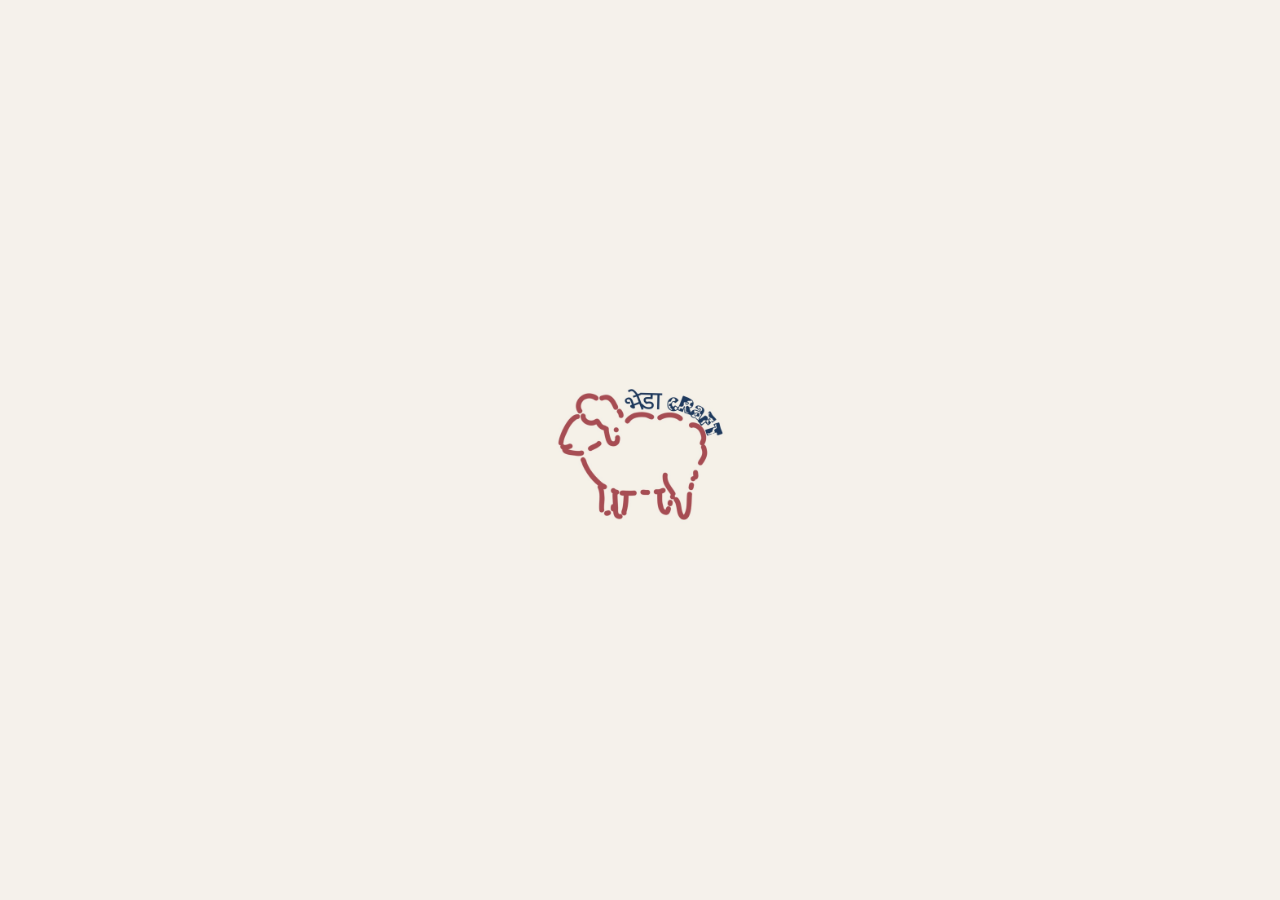
==== blog.html @ 460fb32c "Add hero image section" ====
<!DOCTYPE html>
<html>
<head>
    <meta charset="utf-8">
	<meta name="viewport" content="width=device-width, initial-scale=1">
	<meta name="author" content="Rochak Thapa">
	<meta name="description" content="Home page of website">
	<title>BhedaCraft-Blog</title>
    <link rel="stylesheet" href="style.css">
    <script src="script.js"></script>
</head>
<body>
    <div id="loader">
        <img src="Assets/BhedaCraftLogo.jpg" alt="BhedaCraft Logo" class="logo">
    </div>
    
    
</body>
</html>
---- style.css ----
body{
    margin: 0; 
    padding: 0;
}
#loader {
  position: fixed;
  top: 0;
  left: 0;
  width: 100%;
  height: 100vh;
  background: #f5f1eb;

  display: flex;
  justify-content: center;
  align-items: center;

  z-index: 9999;
}

/* Logo styling */
.logo {
  width: 220px;
  animation: zoomFade 1.5s ease;
}

/* Animation */
@keyframes zoomFade {
  0% {
    opacity: 0;
    transform: scale(0.8);
  }
  60% {
    opacity: 1;
    transform: scale(1.05);
  }
  100% {
    transform: scale(1);
  }
}
.loginsu {
    display: none;
    position: fixed;
    inset: 0;
    background: rgba(0,0,0,0.5);
    justify-content: center;
    align-items: center;
}

.popup {
    background: white;
    width: 300px;
    max-width: 90%;
    padding: 30px;
    text-align: center;
    position: relative;
}

.popup h2 {
    font-size: 30px;
    margin-bottom: 20px;
}

.popup input,
.popup button {
    width: 100%;
    padding: 15px;
    margin-top: 15px;
    box-sizing: border-box;
}

.popup input {
    border: 1px solid #999;
    font-size: 14px;
}

.popup button {
    background: #3d5f2f;
    color: white;
    border: none;
    cursor: pointer;
    font-size: 14px;
}

.close {
    position: absolute;
    top: 15px;
    right: 20px;
    font-size: 22px;
    cursor: pointer;
}
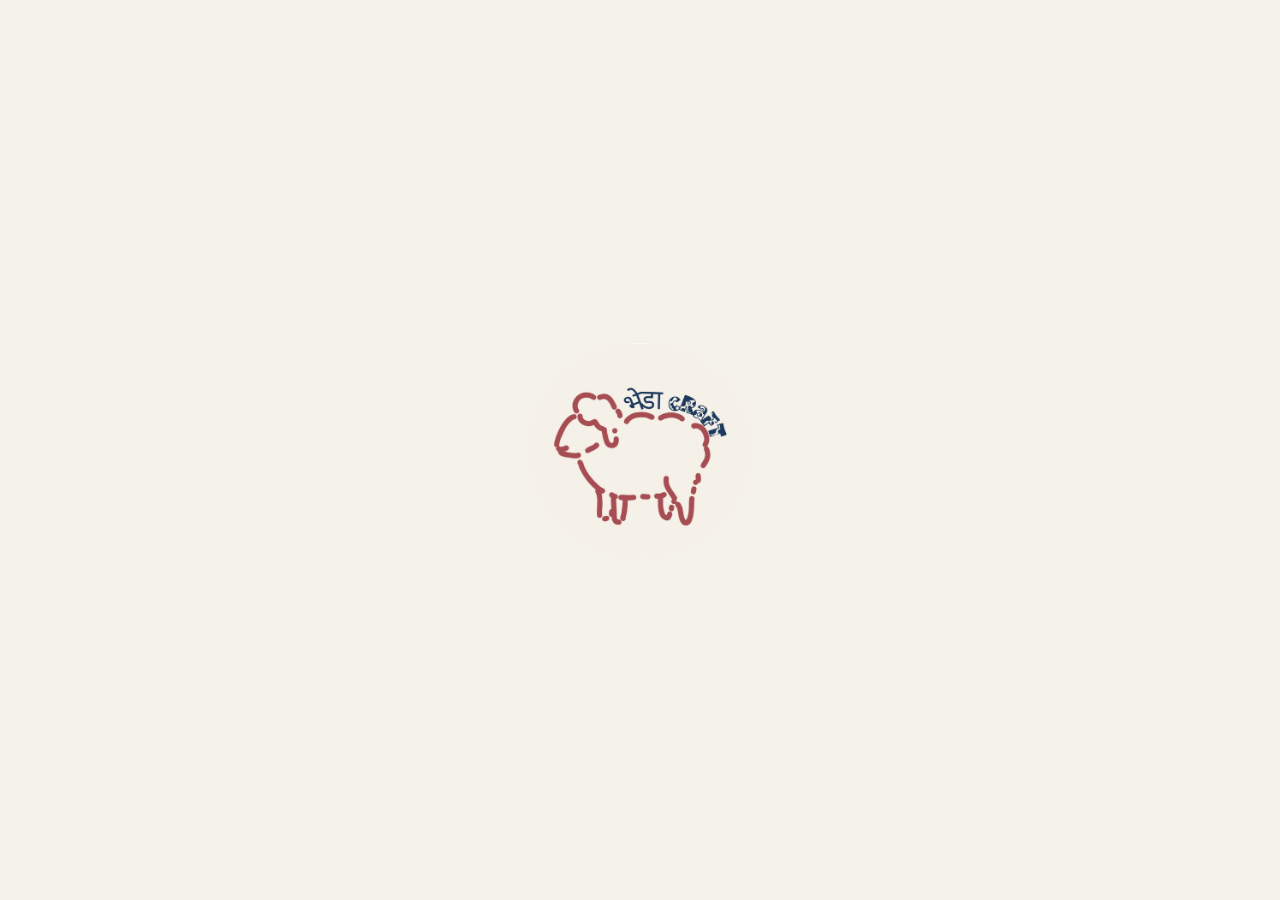
==== commit 67a4b7e5: "Resolved Merge Conflicts" ====
--- a/blog.html
+++ b/blog.html
@@ -3,17 +3,107 @@
 <head>
     <meta charset="utf-8">
 	<meta name="viewport" content="width=device-width, initial-scale=1">
-	<meta name="author" content="Rochak Thapa">
 	<meta name="description" content="Home page of website">
 	<title>BhedaCraft-Blog</title>
+    <link rel="stylesheet" href="https://cdnjs.cloudflare.com/ajax/libs/font-awesome/6.7.2/css/all.min.css">
+    
+    <!-- Google Fonts -->
+    <link rel="preconnect" href="https://fonts.googleapis.com">
+    <link rel="preconnect" href="https://fonts.gstatic.com" crossorigin>
+    <link href="https://fonts.googleapis.com/css2?family=Baloo+2:wght@400;600;700;800&display=swap" rel="stylesheet">
     <link rel="stylesheet" href="style.css">
     <script src="script.js"></script>
+    <style>
+        * {
+        margin: 0;
+        padding: 0;
+        box-sizing: border-box;
+    }
+     .Navphoto{
+       width: 60px;
+        height: 60px;
+        border-radius: 35%;
+        display: block;
+    }
+    </style>
 </head>
 <body>
     <div id="loader">
-        <img src="Assets/BhedaCraftLogo.jpg" alt="BhedaCraft Logo" class="logo">
+        <img src="Assets/BhedaCraftLogo.png" alt="BhedaCraft Logo" class="logo">
     </div>
+    <nav class="navbar">
+        <div>
+            <img src="Assets/BhedaCraftLogo.png" alt="BhedaCraft Logo" class="Navphoto">
+        </div>
+    <ul class="nav-links">
+        
+        <li>
+            <a href="index.html" >
+                Home
+            </a>
+        </li>
+
+        
+        <li>
+            <a href="explore.html">
+                Explore
+            </a>
+        </li>
+
+        <li>
+            <a href="blog.html"class="active">
+                Blog
+            </a>
+        </li>
+
+
+        <li>
+            <a href="contact.html">
+                Contact
+            </a>
+        </li>
+
+    </ul>
+    </nav>
     
+    <footer>
+		<footer class="footer">
+    <div class="footer__inner">
+
+      <!-- Brand column -->
+      <div class="footer__brand">   
+        
+        <img src="Assets/BhedaCraftLogo.png" style="border-radius: 50%;" alt="Bheda Craft Logo" />
+        <p>Handcrafted whimsical items in the heart of Kathmandu.</p>
+      </div>
+
+      <!-- Quick Links -->
+      <div class="footer__col">
+        <h4 style="font-family: 'Fisterra Fora', sans-serif;">Navigate</h4>
+        <a href="index.html">Home</a>
+        <a href="explore.html">Explore</a>
+        <a href="blog.html">Blog</a>
+        <a href="contact.html">Contact</a>
+      </div>
+
+      <!-- Contact -->
+      <div class="footer__col">
+        <h4 style="font-family: 'Fisterra Fora', sans-serif;" >Contact</h4>
+        <p>Tarakeshwor-10, KTM</p>
+        
+        <p>+977-9761830129</p>
+        
+        <a href="mailto:bhedadoescraft@gmail.com">BhedaDoesCraft@gmail.com</a>
+        
+        <a href="https://instagram.com/bhedacraft" target="_blank" rel="noopener"><i class="fa-brands fa-instagram"></i></a>
+      </div>
+
+    </div>
+
+    <div class="footer__bottom">
+      <p>&copy; 2026 BhedaCraft. All rights reserved.</p>
+    </div>
+  </footer>
     
 </body>
 </html>
--- a/style.css
+++ b/style.css
@@ -1,6 +1,148 @@
 body{
     margin: 0; 
     padding: 0;
+    background-color: #F3DBBC;
+    box-sizing: border-box;
+}
+#logo{
+        margin-right: auto;
+    }
+
+    
+    :root {
+        --cream: #fffaf3;
+        --ink: #FFF8F0;;
+        --green: #04aa6d;
+        --soft-green: #dff7ec;
+    }
+
+    .navbar {
+        position: absolute;
+        top: 0;
+        left: 0;
+        width: 100%;
+        height: 80px;
+        padding: 0 6%;
+        display: flex;
+        align-items: center;
+        justify-content: space-between;
+        font-size: 40px;
+        background: transparent;
+        z-index: 1000;
+    }
+
+    .nav-links {
+        display: flex;
+        align-items: center;
+        gap: 35px;
+
+        list-style: none;
+    }
+
+    .nav-links a {
+        position: relative;
+
+        text-decoration: none;
+        color: var(--ink);
+
+        font-family: 'Baloo 2', cursive;
+        font-size: 1.2rem;
+        letter-spacing: 1.2px;
+
+        padding: 4px 2px;
+
+        transition: 0.25s ease;
+    }
+
+    .nav-links a::after {
+        content: "";
+        position: absolute;
+        left: 0;
+        bottom: -4px;
+
+        width: 0;
+        height: 2px;
+        transition: width 0.25s ease;
+    }
+
+    .nav-links a:hover {
+        color: #F1DFC9;
+        transform: translateY(-2px);
+    }
+
+    .nav-links a:hover::after {
+        width: 100%;
+    }
+
+    .nav-links a.active {
+        color: #F1DFC9;
+    }
+
+    .nav-links a.active::after {
+        width: 100%;
+    }
+.footer {
+  background: #9E5949;
+  border-top: 1px solid rgba(255,255,255,0.07);
+  padding: 60px clamp(20px, 4vw, 60px) 30px;
+  font-family: 'Baloo 2', cursive;
+  
+}
+
+.footer__inner {
+  max-width: var(--container);
+  margin: 0 auto;
+  display: grid;
+  grid-template-columns: 1.5fr 1fr 1fr;
+  gap: 40px;
+  padding-bottom: 40px;
+  border-bottom: 1px solid rgba(255,255,255,0.07);
+}
+
+.footer__brand img {
+  width: 56px;
+  margin-bottom: 14px;
+}
+
+.footer__brand p {
+  font-size: 0.9rem;
+  color: #F3DBBC;
+  max-width: 260px;
+  line-height: 1.7;
+}
+
+.footer__col h4 {
+  font-family: 'Baloo 2', cursive;
+  letter-spacing: 2px;
+  font-size: 1rem;
+  color: #F3DBBC;
+  margin-bottom: 16px;
+  text-decoration: none;
+}
+
+.footer__col a,
+.footer__col p {
+  display: block;
+  font-size: 0.95rem;
+  color: #F3DBBC;
+  margin-bottom: 10px;
+  transition: color 0.3s;
+  text-decoration: none;
+}
+
+.footer__col a:hover { color: hsl(0, 0%, 100%) }
+
+.footer__bottom {
+  margin: 24px auto 0;
+  text-align: center;
+  font-size: 0.8rem;
+  color: #F3DBBC;
+  gap: 12px;
+}
+
+.footer__bottom a {
+  color: var(--fire);
+  font-weight: 600;
 }
 #loader {
   position: fixed;
@@ -37,6 +179,15 @@
     transform: scale(1);
   }
 }
+@font-face {
+    font-family: "Fisterra Fora";
+    src: url("./Fonts/fontspring-demo-tty-fisterra-fora.otf") format("opentype");
+}
+
+@font-face {
+    font-family: "Fisterra Morte";
+    src: url("./Fonts/fontspring-demo-tty-fisterra-morte.otf") format("opentype");
+}
 .loginsu {
     display: none;
     position: fixed;
@@ -47,7 +198,7 @@
 }
 
 .popup {
-    background: white;
+    background: #F3DBBC;
     width: 300px;
     max-width: 90%;
     padding: 30px;
@@ -87,4 +238,39 @@
     right: 20px;
     font-size: 22px;
     cursor: pointer;
+}
+.image-slider{
+    width:100%;
+    overflow:hidden;
+    padding:35px 0;
+    background:#F3DBBC;
+}
+
+.slide-track{
+    display:flex;
+    width:max-content;
+    animation:scroll 35s linear infinite;
+}
+
+.slide-track img{
+    width:300px;
+    height:220px;
+    object-fit:cover;
+    margin-right:20px;
+    border-radius:15px;
+    flex-shrink:0;
+    transition:0.3s;
+}
+
+.slide-track img:hover{
+    transform:scale(1.05);
+}
+
+@keyframes scroll{
+    from{
+        transform:translateX(0);
+    }
+    to{
+        transform:translateX(calc(-320px * 7));
+    }
 }
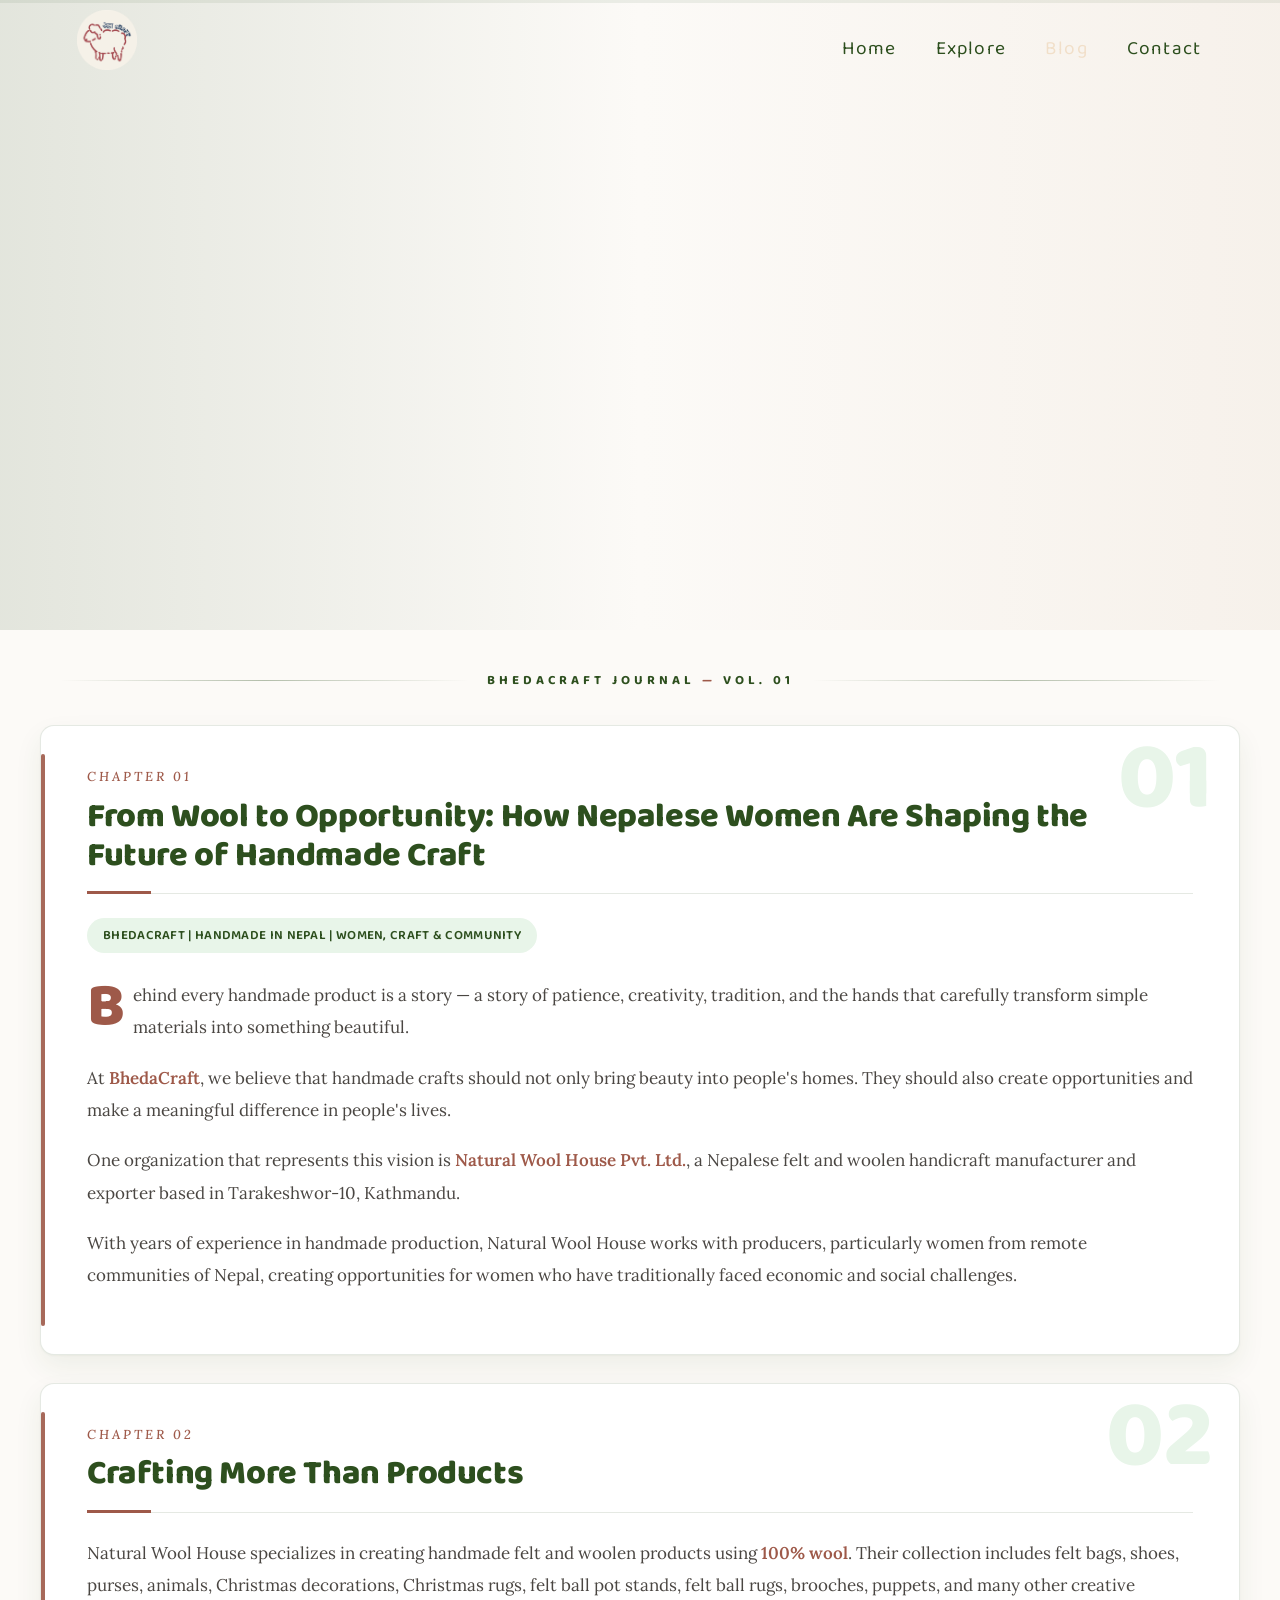
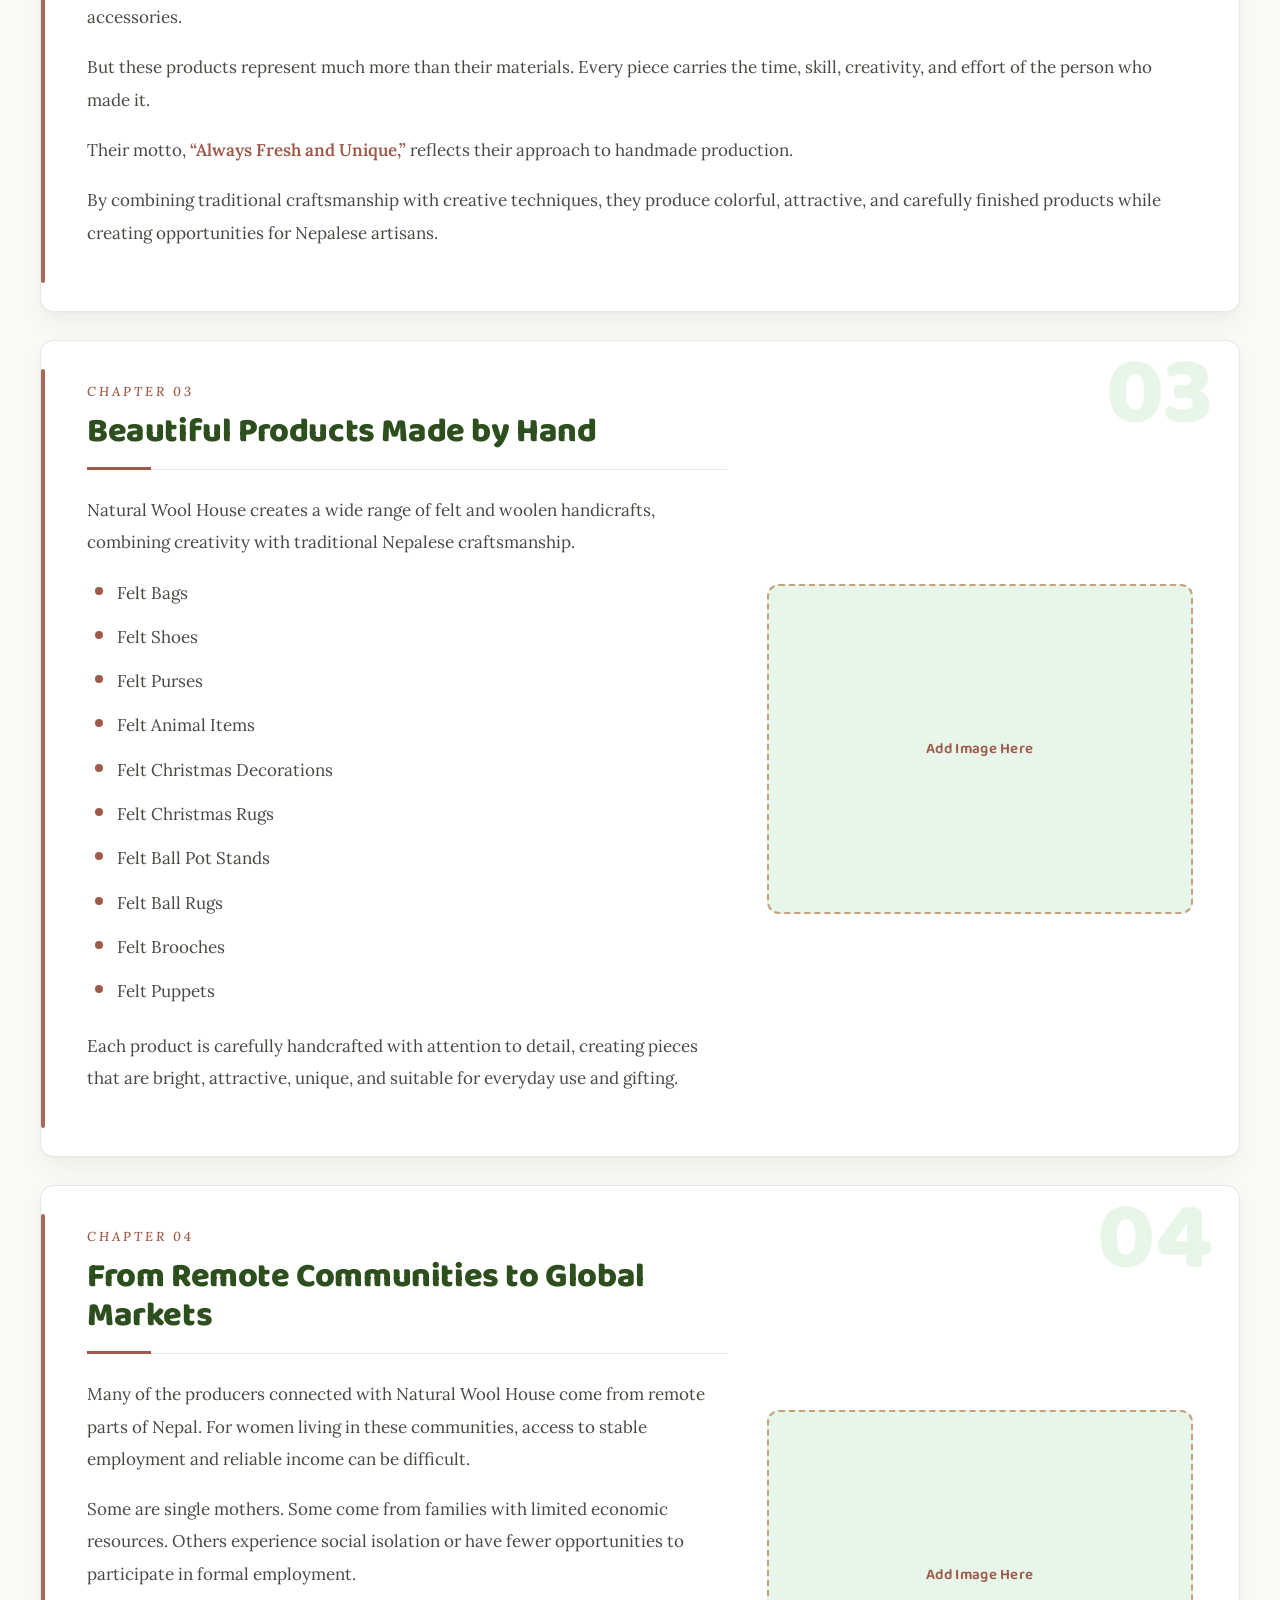
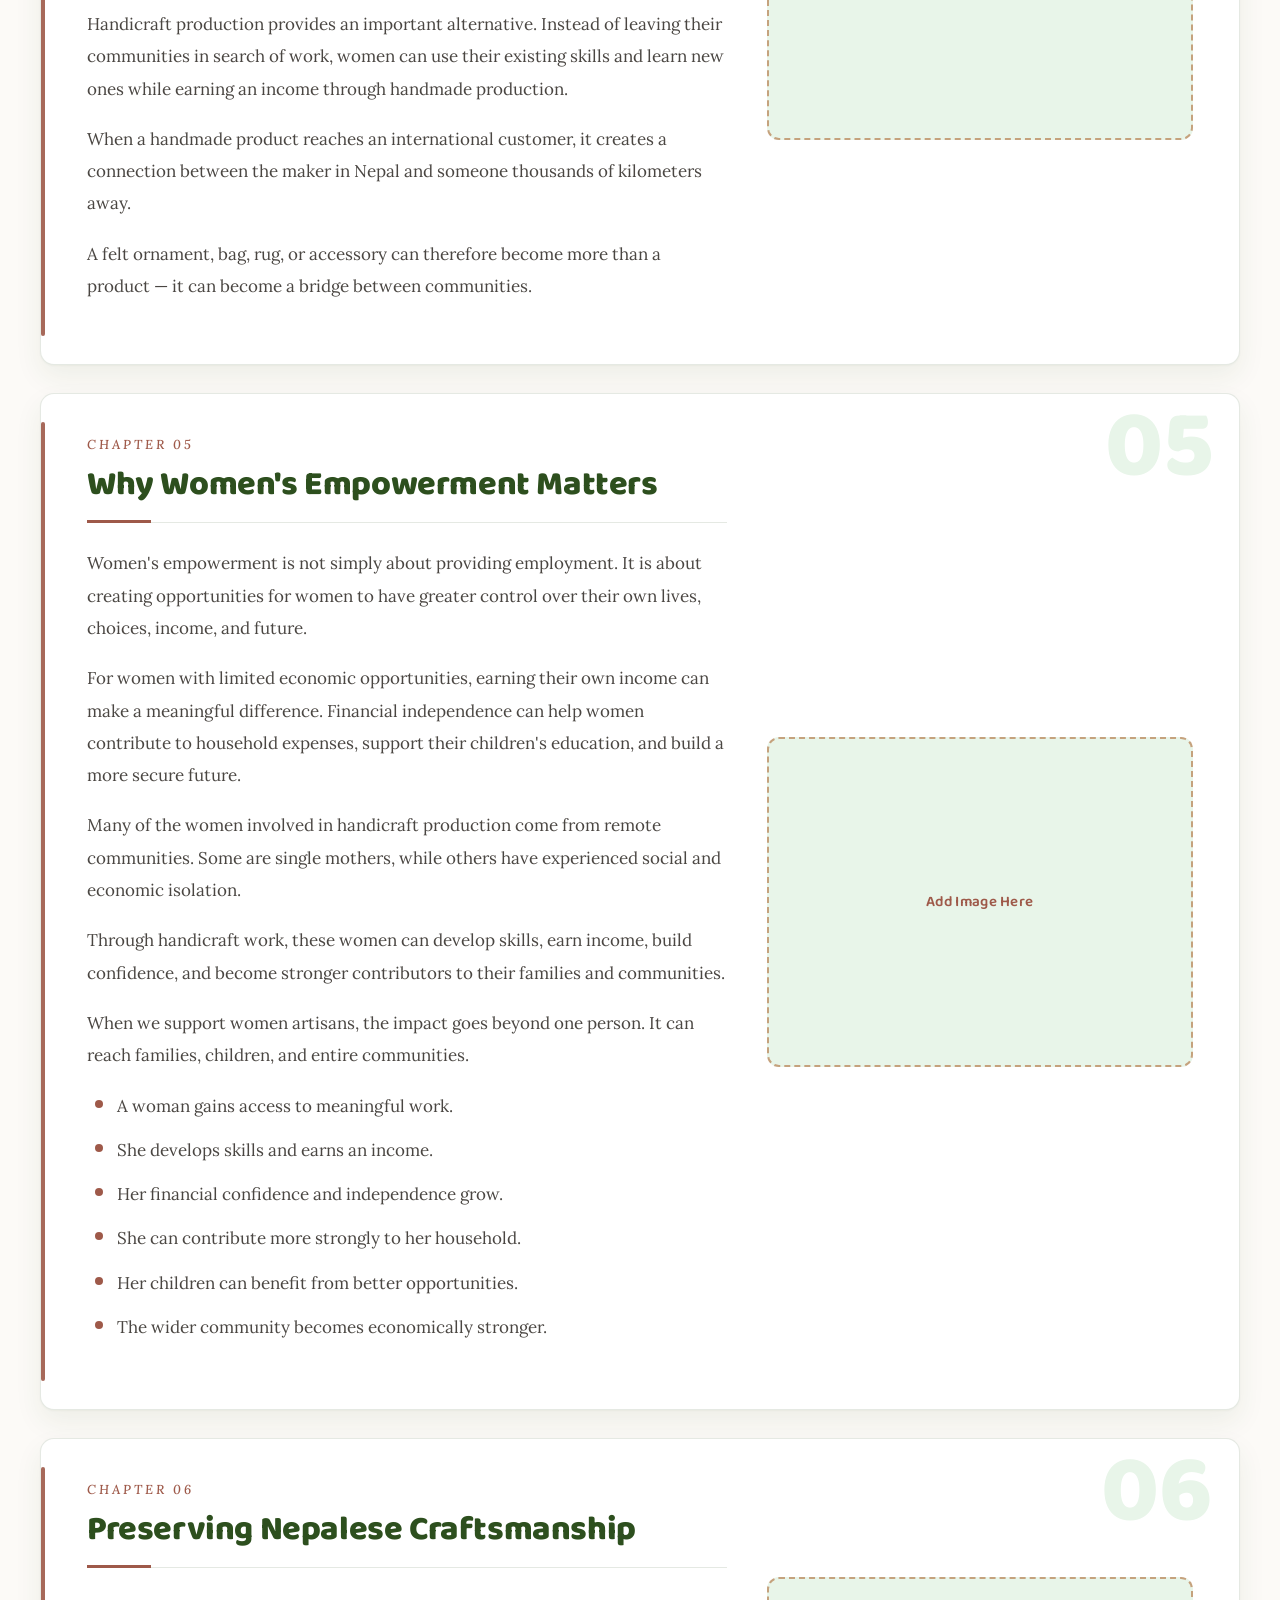
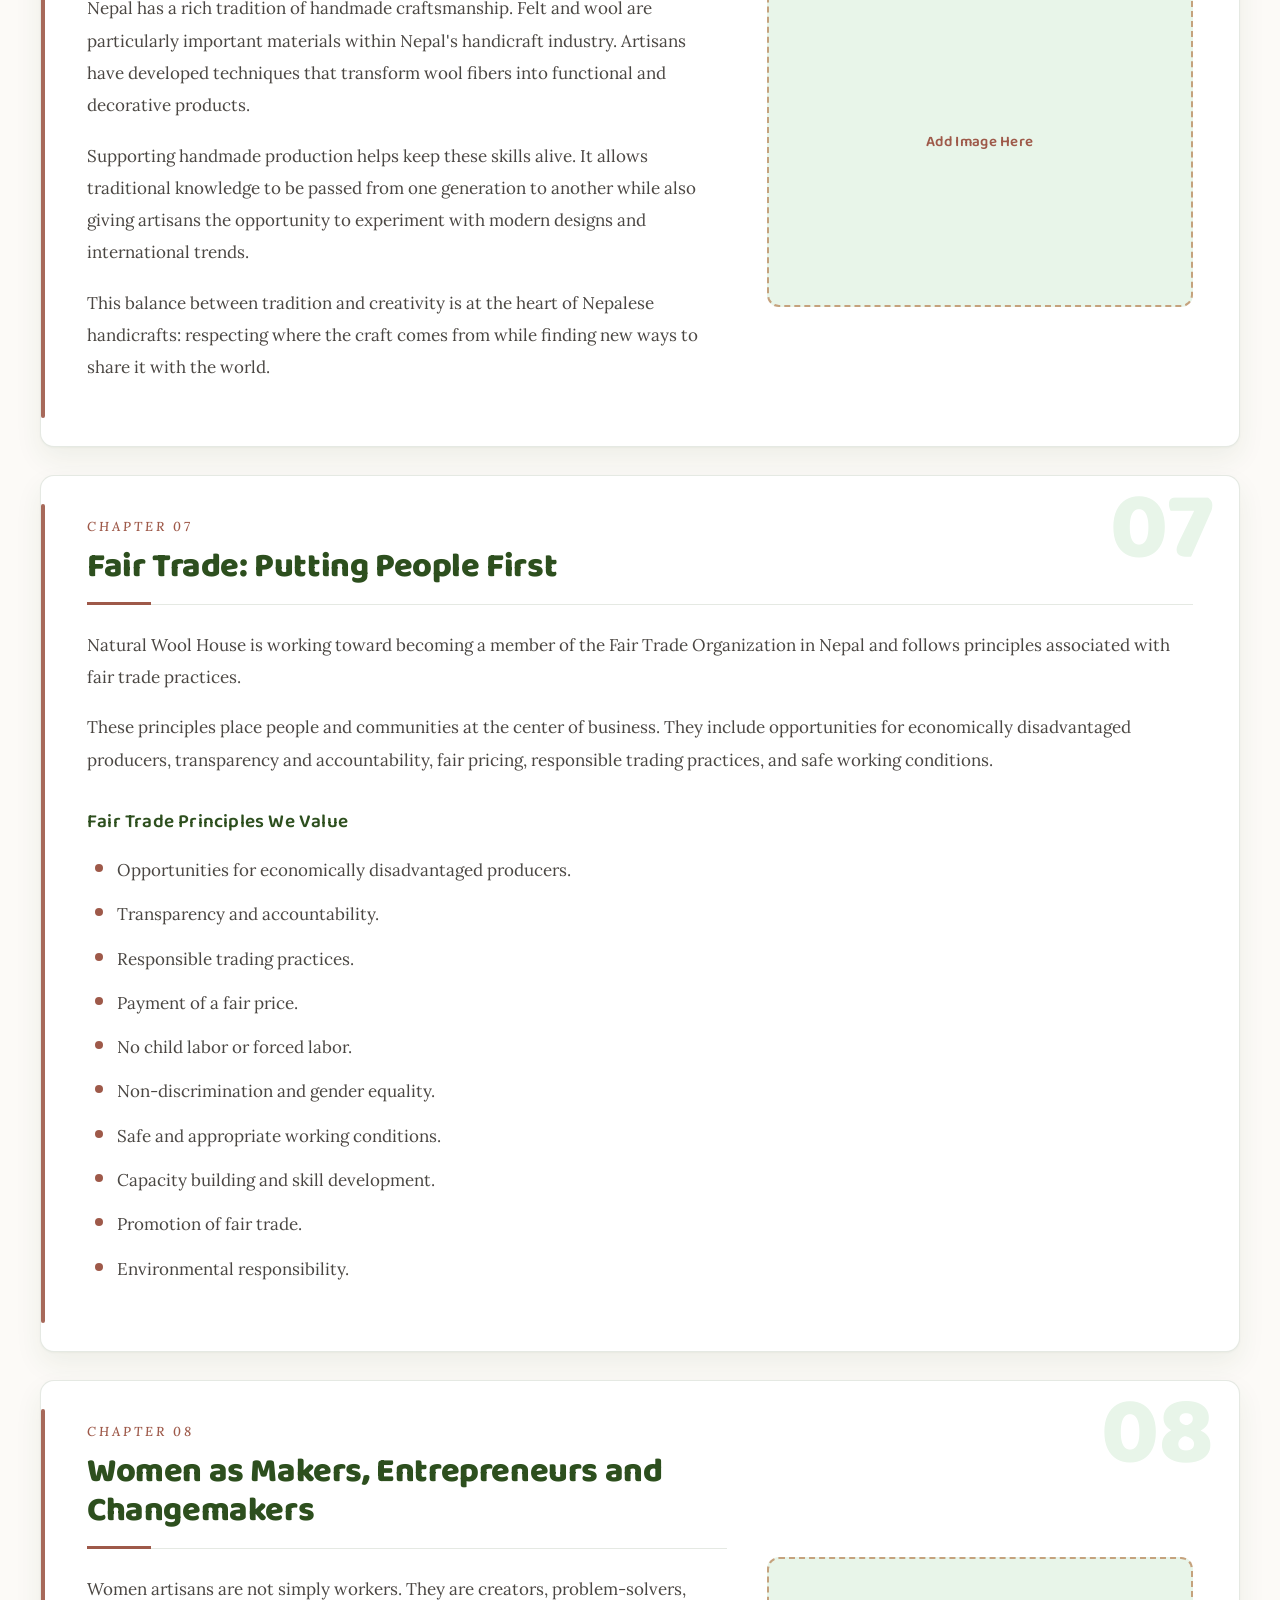
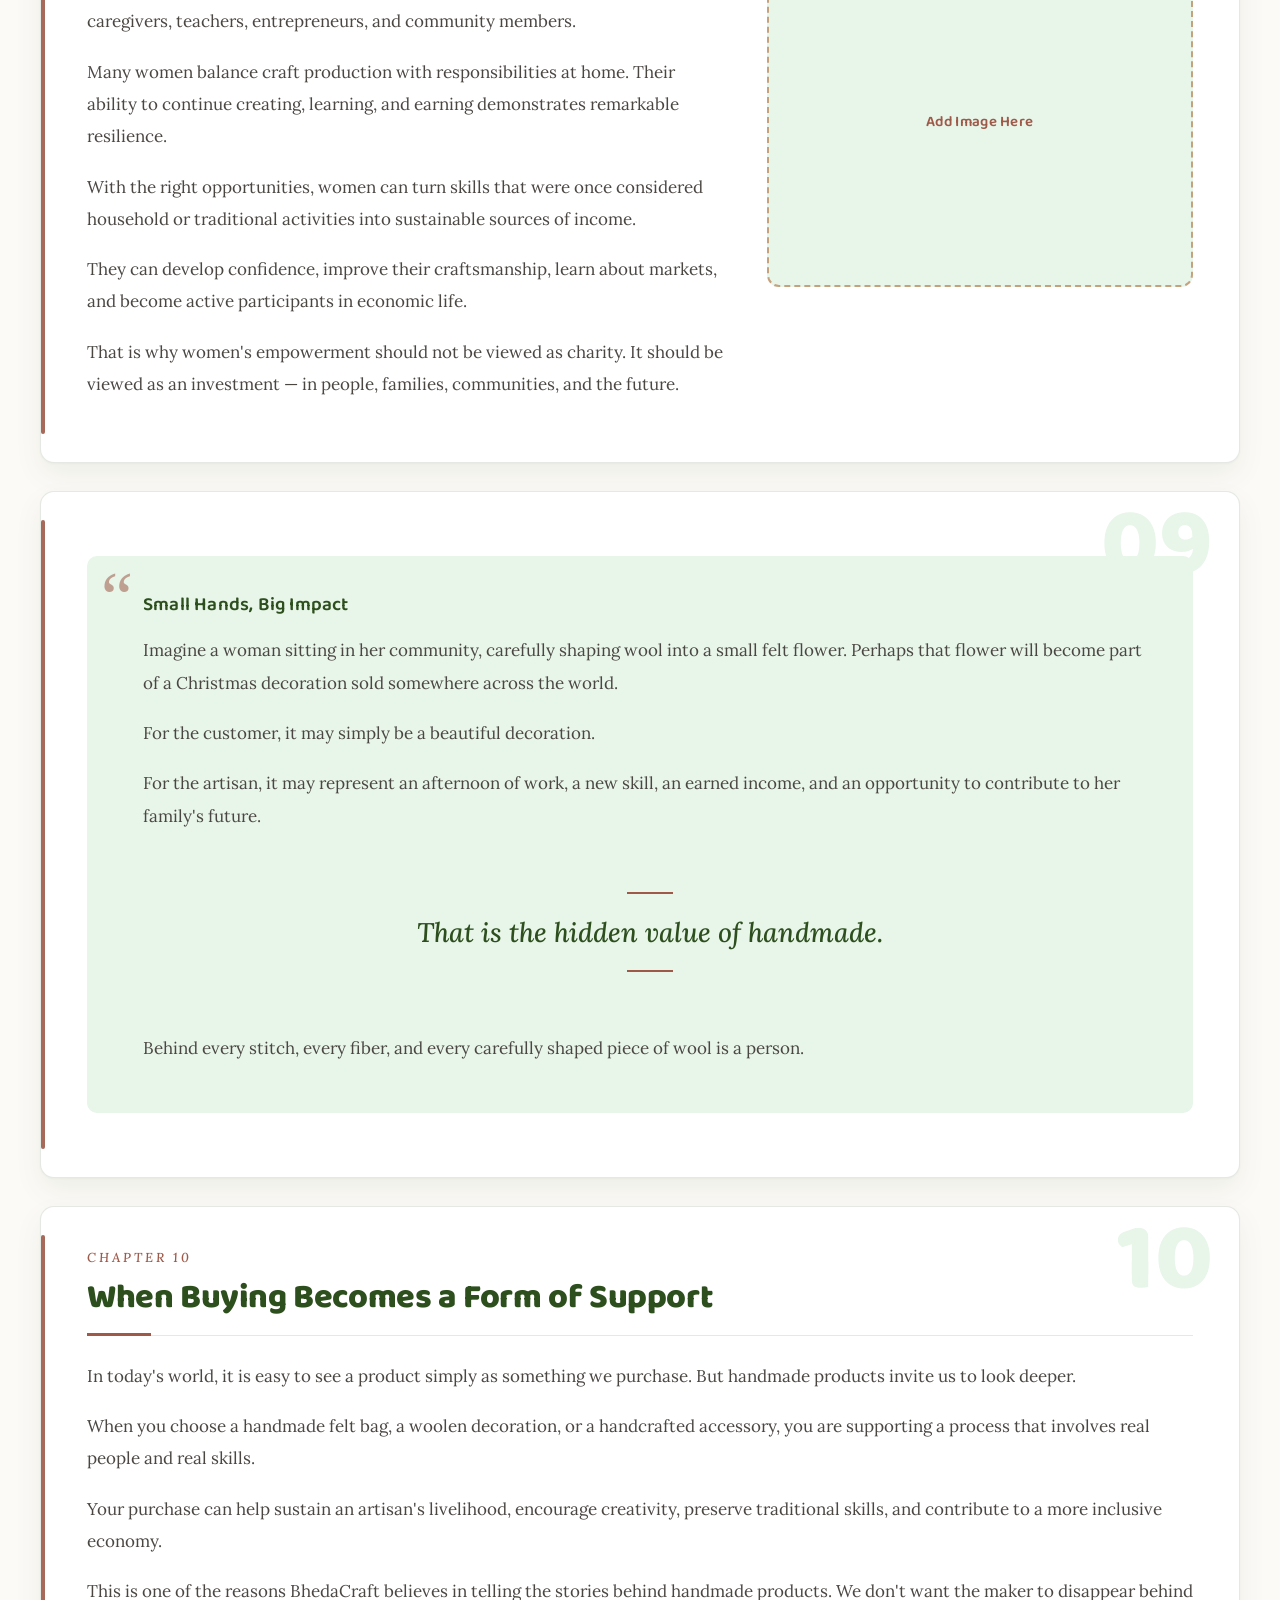
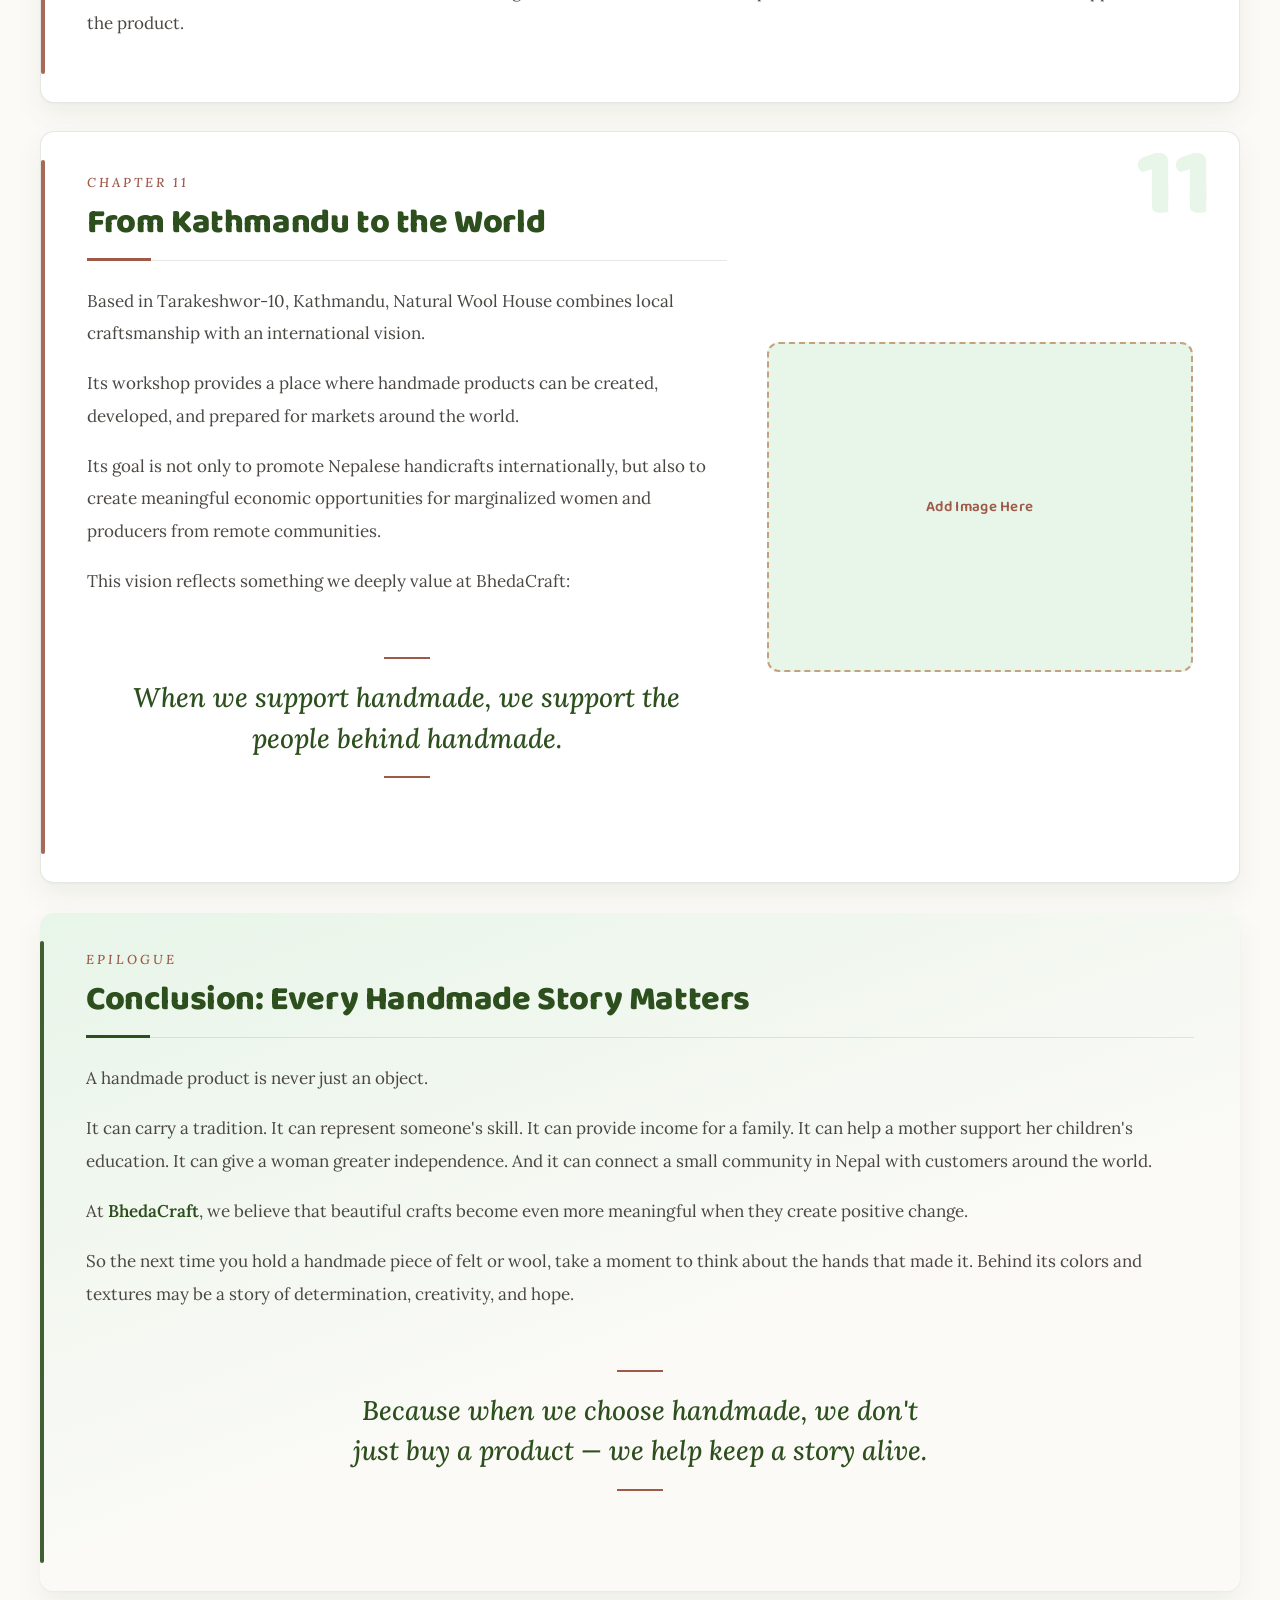
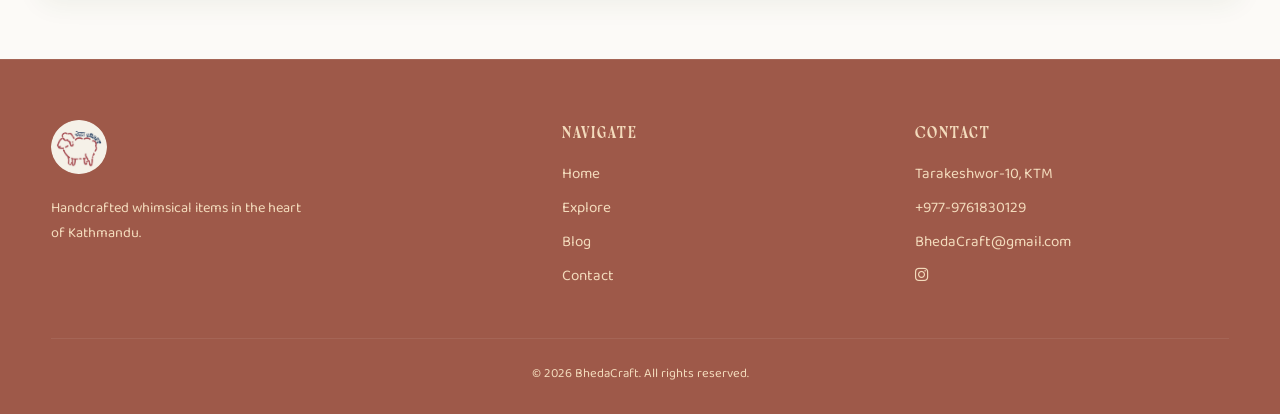
==== commit f8a00e38: "Blog" ====
--- a/blog.html
+++ b/blog.html
@@ -2,108 +2,1504 @@
 <html>
 <head>
     <meta charset="utf-8">
-	<meta name="viewport" content="width=device-width, initial-scale=1">
-	<meta name="description" content="Home page of website">
-	<title>BhedaCraft-Blog</title>
-    <link rel="stylesheet" href="https://cdnjs.cloudflare.com/ajax/libs/font-awesome/6.7.2/css/all.min.css">
-    
+    <meta name="viewport" content="width=device-width, initial-scale=1">
+    <meta name="description" content="BhedaCraft Blog - Handmade Nepalese Felt Crafts and Women Empowerment">
+    <title>BhedaCraft - Blog</title>
+
+    <link rel="stylesheet"
+          href="https://cdnjs.cloudflare.com/ajax/libs/font-awesome/6.7.2/css/all.min.css">
+
     <!-- Google Fonts -->
     <link rel="preconnect" href="https://fonts.googleapis.com">
     <link rel="preconnect" href="https://fonts.gstatic.com" crossorigin>
-    <link href="https://fonts.googleapis.com/css2?family=Baloo+2:wght@400;600;700;800&display=swap" rel="stylesheet">
+
+    <link href="https://fonts.googleapis.com/css2?family=Baloo+2:wght@400;600;700;800&family=Lora:ital,wght@0,400;0,500;0,600;1,400&display=swap"
+          rel="stylesheet">
+
     <link rel="stylesheet" href="style.css">
     <script src="script.js"></script>
+
     <style>
+
         * {
-        margin: 0;
-        padding: 0;
-        box-sizing: border-box;
+            margin: 0;
+            padding: 0;
+            box-sizing: border-box;
+        }
+
+        .Navphoto {
+            width: 60px;
+            height: 60px;
+            border-radius: 35%;
+            display: block;
+        }
+
+        :root {
+            --ink: #2D4F1E;
+            --cream: #FCFAF7;
+            --mint: #E8F5E9;
+            --terracotta: #9E5949;
+            --tan: #C5A27D;
+            --body-text: #4A4642;
+            --hairline: rgba(45, 79, 30, 0.12);
+        }
+
+        section {
+            padding: 40px 20px;
+            background-color: var(--cream);
+        }
+
+        .blog-container {
+            max-width: 1200px;
+            margin: 0 auto;
+            counter-reset: chapter;
+        }
+
+        /* =========================================
+           MASTHEAD
+        ========================================= */
+
+        .journal-masthead {
+            display: flex;
+            align-items: center;
+            justify-content: center;
+            gap: 18px;
+            max-width: 1200px;
+            margin: 0 auto 34px;
+            padding: 0 20px;
+        }
+
+        .journal-masthead .masthead-line {
+            flex: 1;
+            height: 1px;
+            background: linear-gradient(90deg, transparent, var(--ink) 50%, transparent);
+            opacity: 0.35;
+        }
+
+        .journal-masthead .masthead-label {
+            font-family: 'Baloo 2', sans-serif;
+            font-weight: 700;
+            font-size: 13px;
+            letter-spacing: 4px;
+            text-transform: uppercase;
+            color: var(--ink);
+            white-space: nowrap;
+        }
+
+        .journal-masthead .masthead-label span {
+            color: var(--terracotta);
+        }
+
+        /* =========================================
+           BLOG SECTION CARD
+        ========================================= */
+
+        .blog-section {
+            position: relative;
+            background-color: #fff;
+            border-radius: 14px;
+            padding: 44px 46px;
+            margin-bottom: 28px;
+            box-shadow: 0 1px 2px rgba(45, 79, 30, 0.04), 0 12px 28px rgba(45, 79, 30, 0.07);
+            border: 1px solid var(--hairline);
+            counter-increment: chapter;
+            transition: transform 0.35s cubic-bezier(.2,.7,.3,1), box-shadow 0.35s ease;
+        }
+
+        .blog-section:hover {
+            transform: translateY(-6px);
+            box-shadow: 0 4px 8px rgba(45, 79, 30, 0.06), 0 26px 44px rgba(45, 79, 30, 0.12);
+        }
+
+        /* signature: a thin terracotta tab on the left edge of every card */
+        .blog-section::before {
+            content: "";
+            position: absolute;
+            top: 28px;
+            bottom: 28px;
+            left: 0;
+            width: 4px;
+            border-radius: 4px;
+            background: var(--terracotta);
+            opacity: 0.9;
+        }
+
+        /* giant ghost chapter numeral watermark */
+        .blog-section::after {
+            content: counter(chapter, decimal-leading-zero);
+            position: absolute;
+            top: 6px;
+            right: 26px;
+            font-family: 'Baloo 2', sans-serif;
+            font-weight: 800;
+            font-size: 96px;
+            line-height: 1;
+            color: var(--mint);
+            z-index: 0;
+            pointer-events: none;
+        }
+
+        .blog-section > * {
+            position: relative;
+            z-index: 1;
+        }
+
+        .blog-section h2 {
+            color: var(--ink);
+            font-family: 'Baloo 2', sans-serif;
+            font-weight: 800;
+            font-size: 34px;
+            letter-spacing: -0.4px;
+            line-height: 1.15;
+            padding-bottom: 18px;
+            margin-bottom: 24px;
+            border-bottom: 1px solid var(--hairline);
+            position: relative;
+        }
+
+        /* eyebrow chapter label above every heading */
+        .blog-section h2::before {
+            content: "Chapter " counter(chapter, decimal-leading-zero);
+            display: block;
+            font-family: 'Lora', serif;
+            font-style: italic;
+            font-weight: 500;
+            font-size: 13px;
+            letter-spacing: 3px;
+            text-transform: uppercase;
+            color: var(--terracotta);
+            margin-bottom: 12px;
+        }
+
+        .conclusion-box h2::before {
+            content: "Epilogue";
+        }
+
+        /* two-tone underline accent beneath every h2 */
+        .blog-section h2::after {
+            content: "";
+            position: absolute;
+            left: 0;
+            bottom: -1px;
+            width: 64px;
+            height: 3px;
+            background: var(--terracotta);
+        }
+
+        .blog-section h3 {
+            color: var(--ink);
+            font-family: 'Baloo 2', sans-serif;
+            font-weight: 600;
+            font-size: 19px;
+            letter-spacing: 0.2px;
+            margin-top: 28px;
+            margin-bottom: 14px;
+        }
+
+        .blog-content {
+            font-family: 'Lora', Georgia, serif;
+            font-size: 17px;
+            line-height: 1.9;
+            color: var(--body-text);
+        }
+
+        .blog-content p {
+            margin-bottom: 18px;
+        }
+
+        /* editorial drop cap on the opening paragraph of the intro */
+        .blog-section:first-of-type .blog-content > p:first-child::first-letter {
+            font-family: 'Baloo 2', sans-serif;
+            font-weight: 800;
+            font-size: 3.6em;
+            line-height: 0.8;
+            float: left;
+            padding: 4px 8px 0 0;
+            color: var(--terracotta);
+        }
+
+        /* oversized magazine pull-quote */
+        .pull-quote {
+            font-family: 'Lora', serif;
+            font-style: italic;
+            font-weight: 500;
+            font-size: 27px;
+            line-height: 1.5;
+            color: var(--ink);
+            text-align: center;
+            max-width: 620px;
+            margin: 34px auto;
+            padding: 26px 10px;
+            position: relative;
+        }
+
+        .pull-quote::before,
+        .pull-quote::after {
+            content: "";
+            display: block;
+            width: 46px;
+            height: 2px;
+            background: var(--terracotta);
+            margin: 0 auto 18px;
+        }
+
+        .pull-quote::after {
+            margin: 18px auto 0;
+        }
+
+        .blog-content ol,
+        .blog-content ul {
+            list-style: none;
+            margin-left: 4px;
+            margin-bottom: 22px;
+        }
+
+        .blog-content ul li {
+            position: relative;
+            padding-left: 26px;
+            margin-bottom: 12px;
+        }
+
+        .blog-content ul li::before {
+            content: "";
+            position: absolute;
+            left: 4px;
+            top: 10px;
+            width: 8px;
+            height: 8px;
+            border-radius: 50%;
+            background: var(--terracotta);
+        }
+
+        .blog-content ol {
+            list-style: decimal;
+            margin-left: 22px;
+        }
+
+        .blog-content ol li {
+            margin-bottom: 12px;
+        }
+
+        .blog-meta {
+            display: inline-block;
+            color: var(--ink);
+            background: var(--mint);
+            font-family: 'Baloo 2', sans-serif;
+            font-size: 13px;
+            font-weight: 600;
+            letter-spacing: 0.3px;
+            text-transform: uppercase;
+            padding: 7px 16px;
+            border-radius: 999px;
+            margin-bottom: 26px;
+        }
+
+        .sub-section {
+            position: relative;
+            background: var(--mint);
+            padding: 34px 36px 30px 56px;
+            border-radius: 10px;
+            margin: 20px 0;
+            border-left: none;
+        }
+
+        .sub-section h3 {
+            margin-top: 0;
+        }
+
+        /* decorative quotation mark for the pull-quote style block */
+        .sub-section::before {
+            content: "\201C";
+            position: absolute;
+            top: 6px;
+            left: 14px;
+            font-family: Georgia, serif;
+            font-size: 72px;
+            line-height: 1;
+            color: var(--terracotta);
+            opacity: 0.55;
+        }
+
+        .sub-section .blog-content strong {
+            color: var(--ink);
+        }
+
+        .conclusion-box {
+            background: linear-gradient(160deg, var(--mint) 0%, var(--cream) 65%);
+            border: none;
+            padding: 40px 46px;
+            margin-top: 30px;
+        }
+
+        .conclusion-box::before {
+            background: var(--ink);
+        }
+
+        .conclusion-box h2::after {
+            background: var(--ink);
+        }
+
+        .conclusion-box::after {
+            content: "";
+        }
+
+        .conclusion-box .blog-content strong {
+            color: var(--ink);
+        }
+
+
+        /* =========================================
+           TWO COLUMN BLOG SECTIONS
+        ========================================= */
+
+        .blog-two-column {
+            display: grid;
+            grid-template-columns: 1.2fr 0.8fr;
+            gap: 40px;
+            align-items: center;
+        }
+
+        .blog-text {
+            min-width: 0;
+        }
+
+
+        /* =========================================
+           IMAGE PLACEHOLDER
+        ========================================= */
+
+        .blog-content strong {
+            color: var(--terracotta);
+            font-weight: 600;
+        }
+
+        .blog-image-placeholder {
+            width: 100%;
+            min-height: 330px;
+
+            background-color: var(--mint);
+            border: 2px dashed var(--tan);
+            border-radius: 12px;
+
+            display: flex;
+            align-items: center;
+            justify-content: center;
+
+            overflow: hidden;
+        }
+
+        .blog-image-placeholder::before {
+            content: "Add Image Here";
+            color: var(--terracotta);
+            font-family: 'Baloo 2', sans-serif;
+            font-size: 15px;
+            font-weight: 600;
+            letter-spacing: 0.3px;
+        }
+
+
+        /* Images added later */
+
+        .blog-image-placeholder img {
+            width: 100%;
+            height: 100%;
+            min-height: 330px;
+            object-fit: cover;
+            border-radius: 10px;
+            display: block;
+        }
+
+
+        
+
+        /* =========================================
+           READING PROGRESS BAR
+        ========================================= */
+
+        .reading-progress-track {
+            position: fixed;
+            top: 0;
+            left: 0;
+            width: 100%;
+            height: 3px;
+            background: rgba(45, 79, 30, 0.08);
+            z-index: 999;
+        }
+
+        .reading-progress-bar {
+            height: 100%;
+            width: 0%;
+            background: linear-gradient(90deg, var(--ink), var(--terracotta));
+        }
+
+        @media (max-width: 768px) {
+
+            .blog-section::after {
+                font-size: 60px;
+                top: 4px;
+                right: 16px;
+            }
+
+            .blog-section h2 {
+                font-size: 26px;
+            }
+
+            .pull-quote {
+                font-size: 21px;
+            }
+
+            .journal-masthead .masthead-label {
+                font-size: 11px;
+                letter-spacing: 2.5px;
+            }
+
+        }
+
+        @media (max-width: 768px) {
+
+            section {
+                padding: 20px 10px;
+            }
+
+            .blog-section {
+                padding: 26px 22px;
+            }
+
+            .sub-section {
+                padding: 28px 22px 24px 22px;
+            }
+
+            .conclusion-box {
+                padding: 28px 22px;
+            }
+
+            .blog-section:first-of-type .blog-content > p:first-child::first-letter {
+                font-size: 2.8em;
+            }
+
+            .blog-two-column {
+                grid-template-columns: 1fr;
+                gap: 25px;
+            }
+
+            .blog-image-placeholder {
+                min-height: 250px;
+            }
+
+            .blog-image-placeholder img {
+                min-height: 250px;
+            }
+
+        }
+       .hero-video {
+    position: relative;
+    width: 100%;
+    height: 70vh;
+    min-height: 600px;
+    padding: 0;
+    margin: 0;
+    overflow: hidden;
+    background: #FCFAF7;
+}
+
+.hero-video video {
+    width: 100%;
+    height: 100%;
+    display: block;
+    object-fit: cover;
+}
+
+.hero-overlay {
+    position: absolute;
+    inset: 0;
+    background: linear-gradient(
+        90deg,
+        rgba(45, 79, 30, 0.12),
+        rgba(252, 250, 247, 0.02),
+        rgba(197, 162, 125, 0.10)
+    );
+    pointer-events: none;
+}
+
+@media (max-width: 768px) {
+    .hero-video {
+        height: 55vh;
+        min-height: 400px;
     }
-     .Navphoto{
-       width: 60px;
-        height: 60px;
-        border-radius: 35%;
-        display: block;
-    }
+}
+
+
+
+        
     </style>
 </head>
+
+
 <body>
-    <div id="loader">
-        <img src="Assets/BhedaCraftLogo.png" alt="BhedaCraft Logo" class="logo">
+
+    <div class="reading-progress-track">
+        <div class="reading-progress-bar" id="readingProgressBar"></div>
     </div>
+
+    <!-- =========================================
+         NAVIGATION
+    ========================================= -->
+
     <nav class="navbar">
-        <div>
-            <img src="Assets/BhedaCraftLogo.png" alt="BhedaCraft Logo" class="Navphoto">
+
+        <a href="index.html">
+            <img src="Assets/BhedaCraftLogo.png"
+                 alt="BhedaCraft Logo"
+                 class="Navphoto">
+        </a>
+
+        <ul class="nav-links">
+
+            <li>
+                <a href="index.html">
+                    Home
+                </a>
+            </li>
+
+            <li>
+                <a href="explore.html">
+                    Explore
+                </a>
+            </li>
+
+            <li>
+                <a href="blog.html" class="active">
+                    Blog
+                </a>
+            </li>
+
+            <li>
+                <a href="contact.html">
+                    Contact
+                </a>
+            </li>
+
+        </ul>
+
+    </nav>
+
+    <section class="hero-video">
+    <video autoplay muted loop playsinline>
+        <source src="Assets/My Movie 6.mp4" type="video/mp4">
+    </video>
+
+    <div class="hero-overlay"></div>
+</section>
+
+
+
+</section>
+
+    <!-- =========================================
+         BLOG CONTENT
+    ========================================= -->
+
+    <section>
+
+        <div class="journal-masthead">
+            <span class="masthead-line"></span>
+            <span class="masthead-label">BhedaCraft Journal <span>&mdash;</span> Vol. 01</span>
+            <span class="masthead-line"></span>
         </div>
-    <ul class="nav-links">
-        
-        <li>
-            <a href="index.html" >
-                Home
-            </a>
-        </li>
-
-        
-        <li>
-            <a href="explore.html">
-                Explore
-            </a>
-        </li>
-
-        <li>
-            <a href="blog.html"class="active">
-                Blog
-            </a>
-        </li>
-
-
-        <li>
-            <a href="contact.html">
-                Contact
-            </a>
-        </li>
-
-    </ul>
-    </nav>
-    
-    <footer>
-		<footer class="footer">
-    <div class="footer__inner">
-
-      <!-- Brand column -->
-      <div class="footer__brand">   
-        
-        <img src="Assets/BhedaCraftLogo.png" style="border-radius: 50%;" alt="Bheda Craft Logo" />
-        <p>Handcrafted whimsical items in the heart of Kathmandu.</p>
-      </div>
-
-      <!-- Quick Links -->
-      <div class="footer__col">
-        <h4 style="font-family: 'Fisterra Fora', sans-serif;">Navigate</h4>
-        <a href="index.html">Home</a>
-        <a href="explore.html">Explore</a>
-        <a href="blog.html">Blog</a>
-        <a href="contact.html">Contact</a>
-      </div>
-
-      <!-- Contact -->
-      <div class="footer__col">
-        <h4 style="font-family: 'Fisterra Fora', sans-serif;" >Contact</h4>
-        <p>Tarakeshwor-10, KTM</p>
-        
-        <p>+977-9761830129</p>
-        
-        <a href="mailto:bhedadoescraft@gmail.com">BhedaDoesCraft@gmail.com</a>
-        
-        <a href="https://instagram.com/bhedacraft" target="_blank" rel="noopener"><i class="fa-brands fa-instagram"></i></a>
-      </div>
-
-    </div>
-
-    <div class="footer__bottom">
-      <p>&copy; 2026 BhedaCraft. All rights reserved.</p>
-    </div>
-  </footer>
-    
+
+        <div class="blog-container">
+
+
+            <!-- =========================================
+                 INTRODUCTION
+            ========================================= -->
+
+            <div class="blog-section">
+
+                <h2>
+                    From Wool to Opportunity: How Nepalese Women
+                    Are Shaping the Future of Handmade Craft
+                </h2>
+
+                <div class="blog-meta">
+                    BhedaCraft | Handmade in Nepal | Women, Craft & Community
+                </div>
+
+                <div class="blog-content">
+
+                    <p>
+                        Behind every handmade product is a story — a story of
+                        patience, creativity, tradition, and the hands that
+                        carefully transform simple materials into something
+                        beautiful.
+                    </p>
+
+                    <p>
+                        At <strong>BhedaCraft</strong>, we believe that handmade
+                        crafts should not only bring beauty into people's homes.
+                        They should also create opportunities and make a meaningful
+                        difference in people's lives.
+                    </p>
+
+                    <p>
+                        One organization that represents this vision is
+                        <strong>Natural Wool House Pvt. Ltd.</strong>, a Nepalese
+                        felt and woolen handicraft manufacturer and exporter based
+                        in Tarakeshwor-10, Kathmandu.
+                    </p>
+
+                    <p>
+                        With years of experience in handmade production, Natural
+                        Wool House works with producers, particularly women from
+                        remote communities of Nepal, creating opportunities for
+                        women who have traditionally faced economic and social
+                        challenges.
+                    </p>
+
+                </div>
+
+            </div>
+
+
+            <!-- =========================================
+                 CRAFTING MORE THAN PRODUCTS
+            ========================================= -->
+
+            <div class="blog-section">
+
+                <h2>
+                    Crafting More Than Products
+                </h2>
+
+                <div class="blog-content">
+
+                    <p>
+                        Natural Wool House specializes in creating handmade felt
+                        and woolen products using <strong>100% wool</strong>.
+                        Their collection includes felt bags, shoes, purses,
+                        animals, Christmas decorations, Christmas rugs, felt ball
+                        pot stands, felt ball rugs, brooches, puppets, and many
+                        other creative accessories.
+                    </p>
+
+                    <p>
+                        But these products represent much more than their materials.
+                        Every piece carries the time, skill, creativity, and effort
+                        of the person who made it.
+                    </p>
+
+                    <p>
+                        Their motto,
+                        <strong>“Always Fresh and Unique,”</strong>
+                        reflects their approach to handmade production.
+                    </p>
+
+                    <p>
+                        By combining traditional craftsmanship with creative
+                        techniques, they produce colorful, attractive, and
+                        carefully finished products while creating opportunities
+                        for Nepalese artisans.
+                    </p>
+
+                </div>
+
+            </div>
+
+
+            <!-- =========================================
+                 BEAUTIFUL PRODUCTS - IMAGE RIGHT
+            ========================================= -->
+
+            <div class="blog-section">
+
+                <div class="blog-two-column">
+
+
+                    <!-- LEFT: CONTENT -->
+
+                    <div class="blog-text">
+
+                        <h2>
+                            Beautiful Products Made by Hand
+                        </h2>
+
+                        <div class="blog-content">
+
+                            <p>
+                                Natural Wool House creates a wide range of felt
+                                and woolen handicrafts, combining creativity with
+                                traditional Nepalese craftsmanship.
+                            </p>
+
+                            <ul>
+                                <li>Felt Bags</li>
+                                <li>Felt Shoes</li>
+                                <li>Felt Purses</li>
+                                <li>Felt Animal Items</li>
+                                <li>Felt Christmas Decorations</li>
+                                <li>Felt Christmas Rugs</li>
+                                <li>Felt Ball Pot Stands</li>
+                                <li>Felt Ball Rugs</li>
+                                <li>Felt Brooches</li>
+                                <li>Felt Puppets</li>
+                            </ul>
+
+                            <p>
+                                Each product is carefully handcrafted with
+                                attention to detail, creating pieces that are
+                                bright, attractive, unique, and suitable for
+                                everyday use and gifting.
+                            </p>
+
+                        </div>
+
+                    </div>
+
+
+                    <!-- RIGHT: IMAGE PLACEHOLDER -->
+
+                    <div class="blog-image-placeholder">
+
+                        <!--
+                            ADD YOUR IMAGE HERE
+
+                            Example:
+
+                            <img src="Assets/felt-products.jpg"
+                                 alt="Handmade felt products">
+                        -->
+
+                    </div>
+
+                </div>
+
+            </div>
+
+
+            <!-- =========================================
+                 FROM REMOTE COMMUNITIES - IMAGE RIGHT
+            ========================================= -->
+
+            <div class="blog-section">
+
+                <div class="blog-two-column">
+
+
+                    <!-- LEFT: CONTENT -->
+
+                    <div class="blog-text">
+
+                        <h2>
+                            From Remote Communities to Global Markets
+                        </h2>
+
+                        <div class="blog-content">
+
+                            <p>
+                                Many of the producers connected with Natural Wool
+                                House come from remote parts of Nepal. For women
+                                living in these communities, access to stable
+                                employment and reliable income can be difficult.
+                            </p>
+
+                            <p>
+                                Some are single mothers. Some come from families
+                                with limited economic resources. Others experience
+                                social isolation or have fewer opportunities to
+                                participate in formal employment.
+                            </p>
+
+                            <p>
+                                Handicraft production provides an important
+                                alternative. Instead of leaving their communities
+                                in search of work, women can use their existing
+                                skills and learn new ones while earning an income
+                                through handmade production.
+                            </p>
+
+                            <p>
+                                When a handmade product reaches an international
+                                customer, it creates a connection between the maker
+                                in Nepal and someone thousands of kilometers away.
+                            </p>
+
+                            <p>
+                                A felt ornament, bag, rug, or accessory can
+                                therefore become more than a product — it can
+                                become a bridge between communities.
+                            </p>
+
+                        </div>
+
+                    </div>
+
+
+                    <!-- RIGHT: IMAGE PLACEHOLDER -->
+
+                    <div class="blog-image-placeholder">
+
+                        <!--
+                            ADD YOUR IMAGE HERE
+
+                            Example:
+
+                            <img src="Assets/nepalese-artisan.jpg"
+                                 alt="Nepalese woman creating handmade felt">
+                        -->
+
+                    </div>
+
+                </div>
+
+            </div>
+
+
+            <!-- =========================================
+                 WOMEN EMPOWERMENT - IMAGE RIGHT
+            ========================================= -->
+
+            <div class="blog-section">
+
+                <div class="blog-two-column">
+
+
+                    <!-- LEFT: CONTENT -->
+
+                    <div class="blog-text">
+
+                        <h2>
+                            Why Women's Empowerment Matters
+                        </h2>
+
+                        <div class="blog-content">
+
+                            <p>
+                                Women's empowerment is not simply about providing
+                                employment. It is about creating opportunities for
+                                women to have greater control over their own lives,
+                                choices, income, and future.
+                            </p>
+
+                            <p>
+                                For women with limited economic opportunities,
+                                earning their own income can make a meaningful
+                                difference. Financial independence can help women
+                                contribute to household expenses, support their
+                                children's education, and build a more secure future.
+                            </p>
+
+                            <p>
+                                Many of the women involved in handicraft production
+                                come from remote communities. Some are single mothers,
+                                while others have experienced social and economic
+                                isolation.
+                            </p>
+
+                            <p>
+                                Through handicraft work, these women can develop
+                                skills, earn income, build confidence, and become
+                                stronger contributors to their families and communities.
+                            </p>
+
+                            <p>
+                                When we support women artisans, the impact goes beyond
+                                one person. It can reach families, children, and
+                                entire communities.
+                            </p>
+
+                            <ul>
+                                <li>
+                                    A woman gains access to meaningful work.
+                                </li>
+
+                                <li>
+                                    She develops skills and earns an income.
+                                </li>
+
+                                <li>
+                                    Her financial confidence and independence grow.
+                                </li>
+
+                                <li>
+                                    She can contribute more strongly to her household.
+                                </li>
+
+                                <li>
+                                    Her children can benefit from better opportunities.
+                                </li>
+
+                                <li>
+                                    The wider community becomes economically stronger.
+                                </li>
+                            </ul>
+
+                        </div>
+
+                    </div>
+
+
+                    <!-- RIGHT: IMAGE PLACEHOLDER -->
+
+                    <div class="blog-image-placeholder">
+
+                        <!--
+                            ADD YOUR IMAGE HERE
+
+                            Example:
+
+                            <img src="Assets/women-artisans.jpg"
+                                 alt="Women artisans making handmade felt products">
+                        -->
+
+                    </div>
+
+                </div>
+
+            </div>
+
+
+            <!-- =========================================
+                 PRESERVING NEPALESE CRAFTSMANSHIP
+            ========================================= -->
+
+            <div class="blog-section">
+
+                <div class="blog-two-column">
+
+
+                    <!-- LEFT: CONTENT -->
+
+                    <div class="blog-text">
+
+                        <h2>
+                            Preserving Nepalese Craftsmanship
+                        </h2>
+
+                        <div class="blog-content">
+
+                            <p>
+                                Nepal has a rich tradition of handmade craftsmanship.
+                                Felt and wool are particularly important materials within
+                                Nepal's handicraft industry. Artisans have developed
+                                techniques that transform wool fibers into functional
+                                and decorative products.
+                            </p>
+
+                            <p>
+                                Supporting handmade production helps keep these skills
+                                alive. It allows traditional knowledge to be passed from
+                                one generation to another while also giving artisans the
+                                opportunity to experiment with modern designs and
+                                international trends.
+                            </p>
+
+                            <p>
+                                This balance between tradition and creativity is at the
+                                heart of Nepalese handicrafts: respecting where the craft
+                                comes from while finding new ways to share it with the world.
+                            </p>
+
+                        </div>
+
+                    </div>
+
+
+                    <!-- RIGHT: IMAGE PLACEHOLDER -->
+
+                    <div class="blog-image-placeholder">
+
+                        <!--
+                            ADD YOUR IMAGE HERE
+
+                            Example:
+
+                            <img src="Assets/felt-craftsmanship.jpg"
+                                 alt="Traditional Nepalese felt craftsmanship technique">
+                        -->
+
+                    </div>
+
+                </div>
+
+            </div>
+
+
+            <!-- =========================================
+                 FAIR TRADE
+            ========================================= -->
+
+            <div class="blog-section">
+
+                <h2>
+                    Fair Trade: Putting People First
+                </h2>
+
+                <div class="blog-content">
+
+                    <p>
+                        Natural Wool House is working toward becoming a member of
+                        the Fair Trade Organization in Nepal and follows principles
+                        associated with fair trade practices.
+                    </p>
+
+                    <p>
+                        These principles place people and communities at the center
+                        of business. They include opportunities for economically
+                        disadvantaged producers, transparency and accountability,
+                        fair pricing, responsible trading practices, and safe
+                        working conditions.
+                    </p>
+
+                    <h3>
+                        Fair Trade Principles We Value
+                    </h3>
+
+                    <ul>
+                        <li>
+                            Opportunities for economically disadvantaged producers.
+                        </li>
+
+                        <li>
+                            Transparency and accountability.
+                        </li>
+
+                        <li>
+                            Responsible trading practices.
+                        </li>
+
+                        <li>
+                            Payment of a fair price.
+                        </li>
+
+                        <li>
+                            No child labor or forced labor.
+                        </li>
+
+                        <li>
+                            Non-discrimination and gender equality.
+                        </li>
+
+                        <li>
+                            Safe and appropriate working conditions.
+                        </li>
+
+                        <li>
+                            Capacity building and skill development.
+                        </li>
+
+                        <li>
+                            Promotion of fair trade.
+                        </li>
+
+                        <li>
+                            Environmental responsibility.
+                        </li>
+                    </ul>
+
+                </div>
+
+            </div>
+
+
+            <!-- =========================================
+                 WOMEN AS CHANGEMAKERS
+            ========================================= -->
+
+            <div class="blog-section">
+
+                <div class="blog-two-column">
+
+
+                    <!-- LEFT: CONTENT -->
+
+                    <div class="blog-text">
+
+                        <h2>
+                            Women as Makers, Entrepreneurs and Changemakers
+                        </h2>
+
+                        <div class="blog-content">
+
+                            <p>
+                                Women artisans are not simply workers. They are creators,
+                                problem-solvers, caregivers, teachers, entrepreneurs, and
+                                community members.
+                            </p>
+
+                            <p>
+                                Many women balance craft production with responsibilities
+                                at home. Their ability to continue creating, learning, and
+                                earning demonstrates remarkable resilience.
+                            </p>
+
+                            <p>
+                                With the right opportunities, women can turn skills that
+                                were once considered household or traditional activities
+                                into sustainable sources of income.
+                            </p>
+
+                            <p>
+                                They can develop confidence, improve their craftsmanship,
+                                learn about markets, and become active participants in
+                                economic life.
+                            </p>
+
+                            <p>
+                                That is why women's empowerment should not be viewed as
+                                charity. It should be viewed as an investment — in people,
+                                families, communities, and the future.
+                            </p>
+
+                        </div>
+
+                    </div>
+
+
+                    <!-- RIGHT: IMAGE PLACEHOLDER -->
+
+                    <div class="blog-image-placeholder">
+
+                        <!--
+                            ADD YOUR IMAGE HERE
+
+                            Example:
+
+                            <img src="Assets/women-entrepreneurs.jpg"
+                                 alt="Nepalese woman artisan running her own craft business">
+                        -->
+
+                    </div>
+
+                </div>
+
+            </div>
+
+
+            <!-- =========================================
+                 SMALL HANDS BIG IMPACT
+            ========================================= -->
+
+            <div class="blog-section">
+
+                <div class="sub-section">
+
+                    <h3>
+                        Small Hands, Big Impact
+                    </h3>
+
+                    <div class="blog-content">
+
+                        <p>
+                            Imagine a woman sitting in her community, carefully
+                            shaping wool into a small felt flower. Perhaps that
+                            flower will become part of a Christmas decoration
+                            sold somewhere across the world.
+                        </p>
+
+                        <p>
+                            For the customer, it may simply be a beautiful
+                            decoration.
+                        </p>
+
+                        <p>
+                            For the artisan, it may represent an afternoon of work,
+                            a new skill, an earned income, and an opportunity to
+                            contribute to her family's future.
+                        </p>
+
+                        <blockquote class="pull-quote">
+                            That is the hidden value of handmade.
+                        </blockquote>
+
+                        <p>
+                            Behind every stitch, every fiber, and every carefully
+                            shaped piece of wool is a person.
+                        </p>
+
+                    </div>
+
+                </div>
+
+            </div>
+
+
+            <!-- =========================================
+                 WHEN BUYING BECOMES SUPPORT
+            ========================================= -->
+
+            <div class="blog-section">
+
+                <h2>
+                    When Buying Becomes a Form of Support
+                </h2>
+
+                <div class="blog-content">
+
+                    <p>
+                        In today's world, it is easy to see a product simply as
+                        something we purchase. But handmade products invite us
+                        to look deeper.
+                    </p>
+
+                    <p>
+                        When you choose a handmade felt bag, a woolen decoration,
+                        or a handcrafted accessory, you are supporting a process
+                        that involves real people and real skills.
+                    </p>
+
+                    <p>
+                        Your purchase can help sustain an artisan's livelihood,
+                        encourage creativity, preserve traditional skills, and
+                        contribute to a more inclusive economy.
+                    </p>
+
+                    <p>
+                        This is one of the reasons BhedaCraft believes in telling
+                        the stories behind handmade products. We don't want the
+                        maker to disappear behind the product.
+                    </p>
+
+                </div>
+
+            </div>
+
+
+            <!-- =========================================
+                 FROM KATHMANDU TO THE WORLD
+            ========================================= -->
+
+            <div class="blog-section">
+
+                <div class="blog-two-column">
+
+
+                    <!-- LEFT: CONTENT -->
+
+                    <div class="blog-text">
+
+                        <h2>
+                            From Kathmandu to the World
+                        </h2>
+
+                        <div class="blog-content">
+
+                            <p>
+                                Based in Tarakeshwor-10, Kathmandu, Natural Wool House
+                                combines local craftsmanship with an international vision.
+                            </p>
+
+                            <p>
+                                Its workshop provides a place where handmade products can
+                                be created, developed, and prepared for markets around
+                                the world.
+                            </p>
+
+                            <p>
+                                Its goal is not only to promote Nepalese handicrafts
+                                internationally, but also to create meaningful economic
+                                opportunities for marginalized women and producers from
+                                remote communities.
+                            </p>
+
+                            <p>
+                                This vision reflects something we deeply value at BhedaCraft:
+                            </p>
+
+                            <blockquote class="pull-quote">
+                                When we support handmade, we support the people
+                                behind handmade.
+                            </blockquote>
+
+                        </div>
+
+                    </div>
+
+
+                    <!-- RIGHT: IMAGE PLACEHOLDER -->
+
+                    <div class="blog-image-placeholder">
+
+                        <!--
+                            ADD YOUR IMAGE HERE
+
+                            Example:
+
+                            <img src="Assets/kathmandu-workshop.jpg"
+                                 alt="Natural Wool House workshop in Kathmandu">
+                        -->
+
+                    </div>
+
+                </div>
+
+            </div>
+
+
+            <!-- =========================================
+                 CONCLUSION
+            ========================================= -->
+
+            <div id="conclusion" class="blog-section conclusion-box">
+
+                <h2>
+                    Conclusion: Every Handmade Story Matters
+                </h2>
+
+                <div class="blog-content">
+
+                    <p>
+                        A handmade product is never just an object.
+                    </p>
+
+                    <p>
+                        It can carry a tradition. It can represent someone's
+                        skill. It can provide income for a family. It can help
+                        a mother support her children's education. It can give
+                        a woman greater independence. And it can connect a small
+                        community in Nepal with customers around the world.
+                    </p>
+
+                    <p>
+                        At <strong>BhedaCraft</strong>, we believe that beautiful
+                        crafts become even more meaningful when they create
+                        positive change.
+                    </p>
+
+                    <p>
+                        So the next time you hold a handmade piece of felt or wool,
+                        take a moment to think about the hands that made it.
+                        Behind its colors and textures may be a story of
+                        determination, creativity, and hope.
+                    </p>
+
+                    <blockquote class="pull-quote">
+                        Because when we choose handmade, we don't just buy
+                        a product — we help keep a story alive.
+                    </blockquote>
+
+                </div>
+
+            </div>
+
+
+        </div>
+
+    </section>
+
+
+    <!-- =========================================
+         FOOTER
+    ========================================= -->
+
+    <footer class="footer">
+
+        <div class="footer__inner">
+
+
+            <!-- Brand -->
+
+            <div class="footer__brand">
+
+                <img src="Assets/BhedaCraftLogo.png"
+                     style="border-radius: 50%;"
+                     alt="Bheda Craft Logo">
+
+                <p>
+                    Handcrafted whimsical items in the heart of Kathmandu.
+                </p>
+
+            </div>
+
+
+            <!-- Quick Links -->
+
+            <div class="footer__col">
+
+                <h4 style="font-family: 'Fisterra Fora', sans-serif;">
+                    Navigate
+                </h4>
+
+                <a href="index.html">
+                    Home
+                </a>
+
+                <a href="explore.html">
+                    Explore
+                </a>
+
+                <a href="blog.html">
+                    Blog
+                </a>
+
+                <a href="contact.html">
+                    Contact
+                </a>
+
+            </div>
+
+
+            <!-- Contact -->
+
+            <div class="footer__col">
+
+                <h4 style="font-family: 'Fisterra Fora', sans-serif;">
+                    Contact
+                </h4>
+
+                <p>
+                    Tarakeshwor-10, KTM
+                </p>
+
+                <p>
+                    +977-9761830129
+                </p>
+
+                <a href="mailto:bhedadoescraft@gmail.com">
+                    BhedaCraft@gmail.com
+                </a>
+
+                <a href="https://instagram.com/bhedacraft"
+                   target="_blank"
+                   rel="noopener">
+
+                    <i class="fa-brands fa-instagram"></i>
+
+                </a>
+
+            </div>
+
+
+        </div>
+
+
+        <div class="footer__bottom">
+
+            <p>
+                &copy; 2026 BhedaCraft. All rights reserved.
+            </p>
+
+        </div>
+
+    </footer>
+
+    <script>
+        (function () {
+            var bar = document.getElementById('readingProgressBar');
+            var article = document.querySelector('.blog-container');
+            if (!bar || !article) return;
+
+            function update() {
+                var total = article.offsetHeight - window.innerHeight;
+                var scrolled = window.scrollY - article.offsetTop + 120;
+                var pct = total > 0 ? Math.min(100, Math.max(0, (scrolled / total) * 100)) : 0;
+                bar.style.width = pct + '%';
+            }
+
+            window.addEventListener('scroll', update, { passive: true });
+            window.addEventListener('resize', update);
+            update();
+        })();
+    </script>
+
 </body>
 </html>
--- a/style.css
+++ b/style.css
@@ -164,7 +164,13 @@
   width: 220px;
   animation: zoomFade 1.5s ease;
 }
-
+ .Navphoto{
+       width: 60px;
+        height: 60px;
+        border-radius: 35%;
+        display: block;
+    }
+    
 /* Animation */
 @keyframes zoomFade {
   0% {
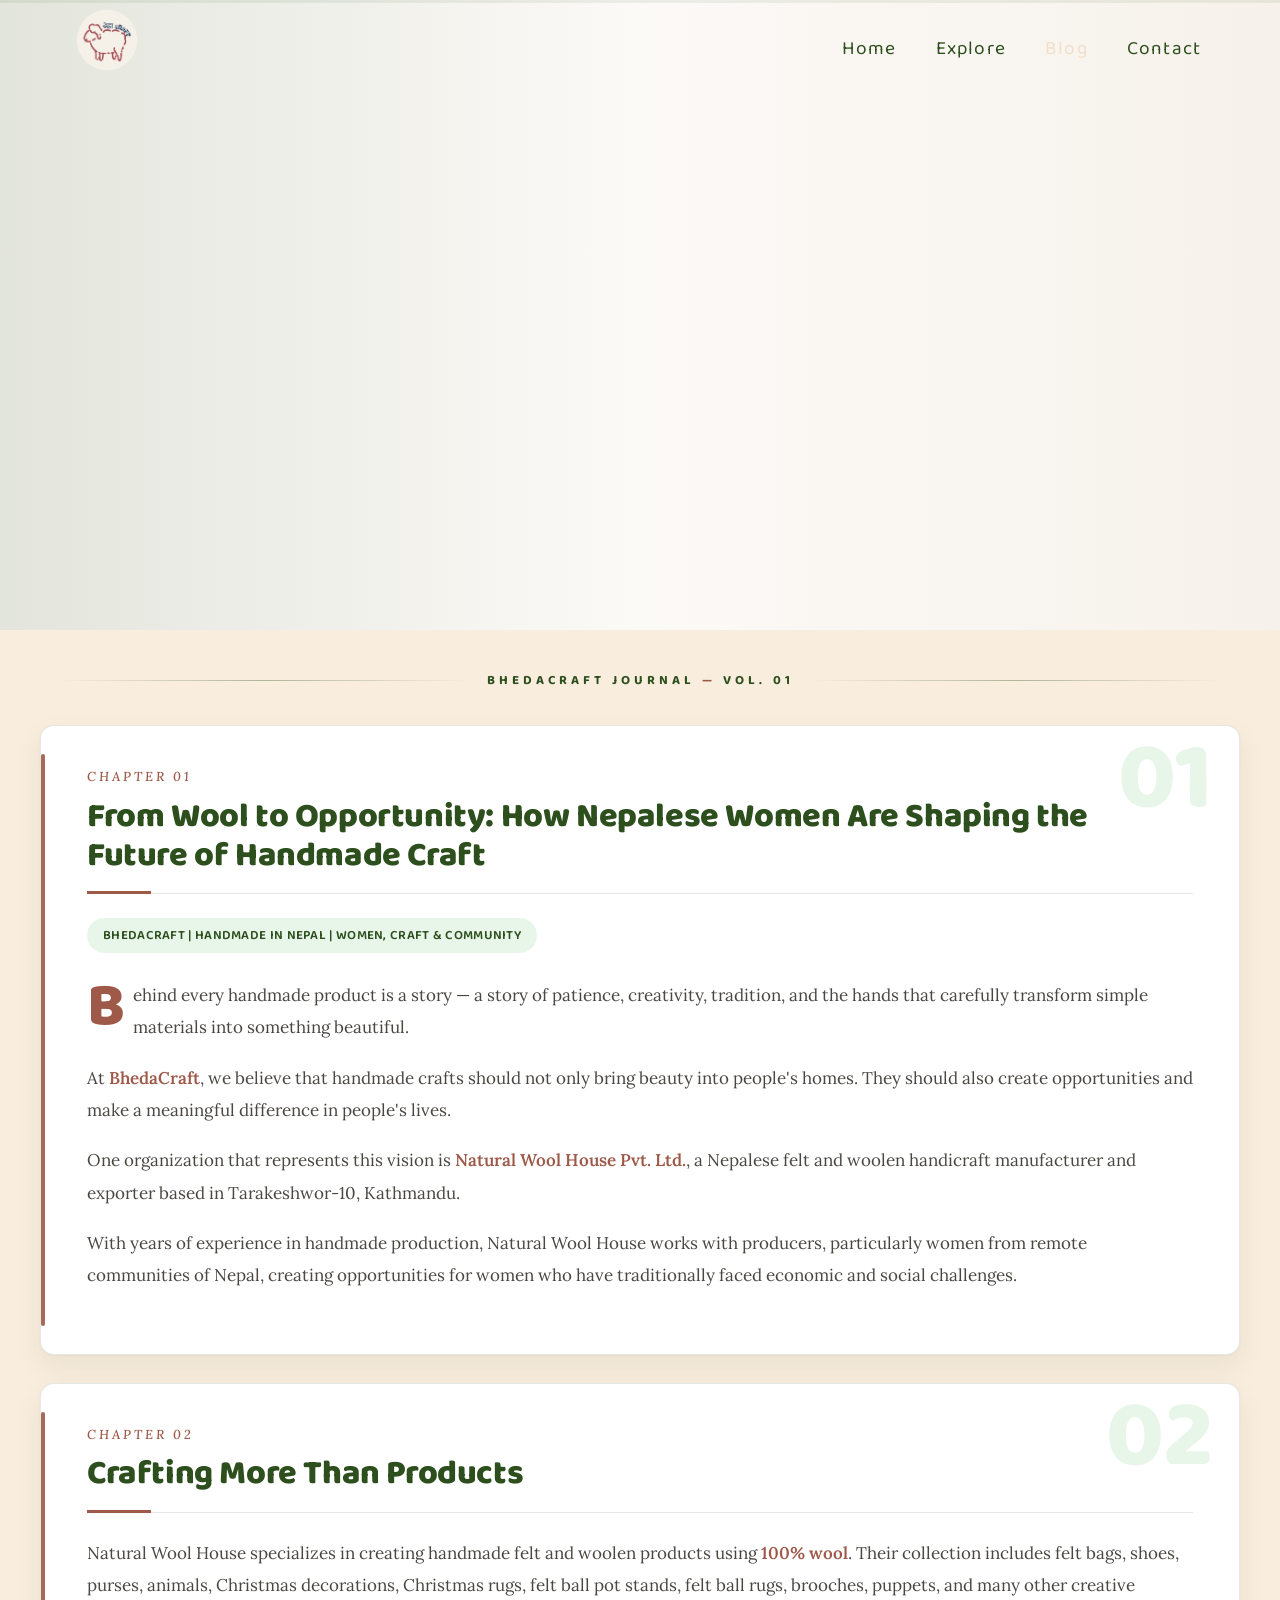
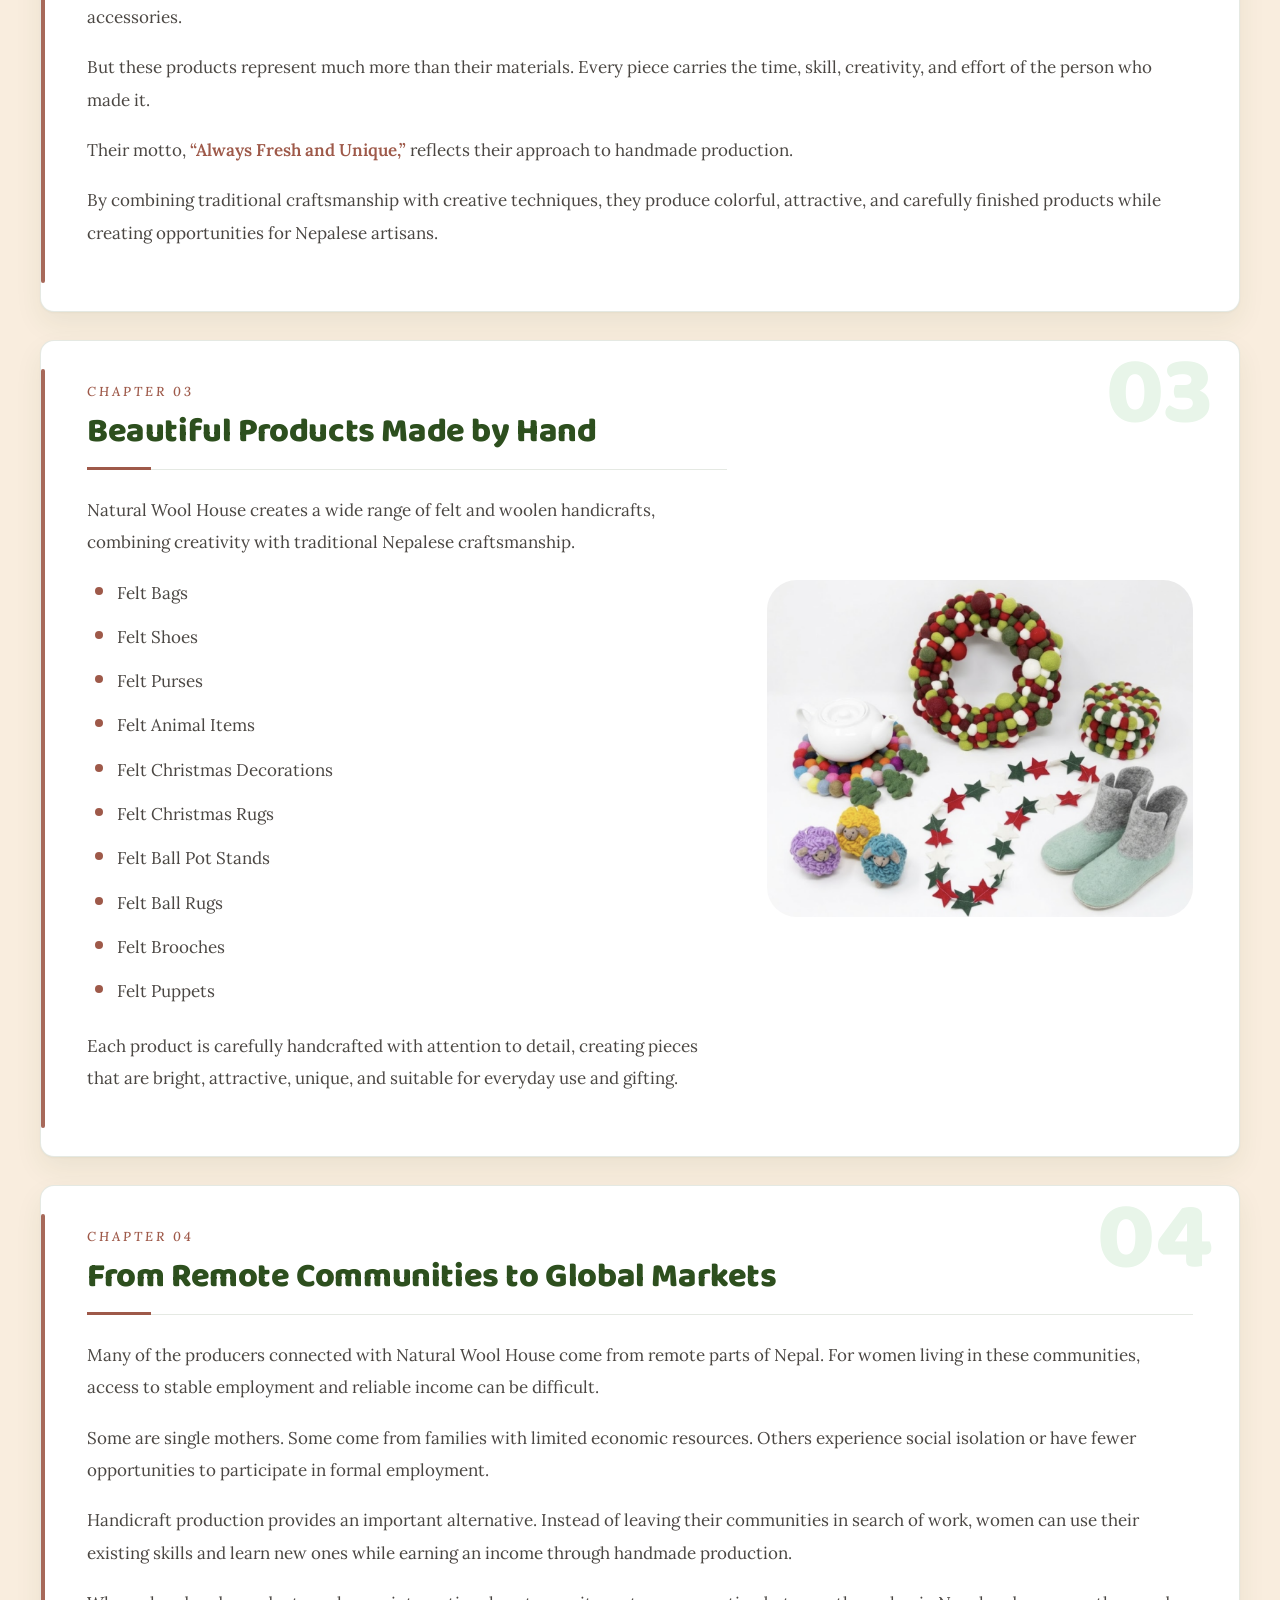
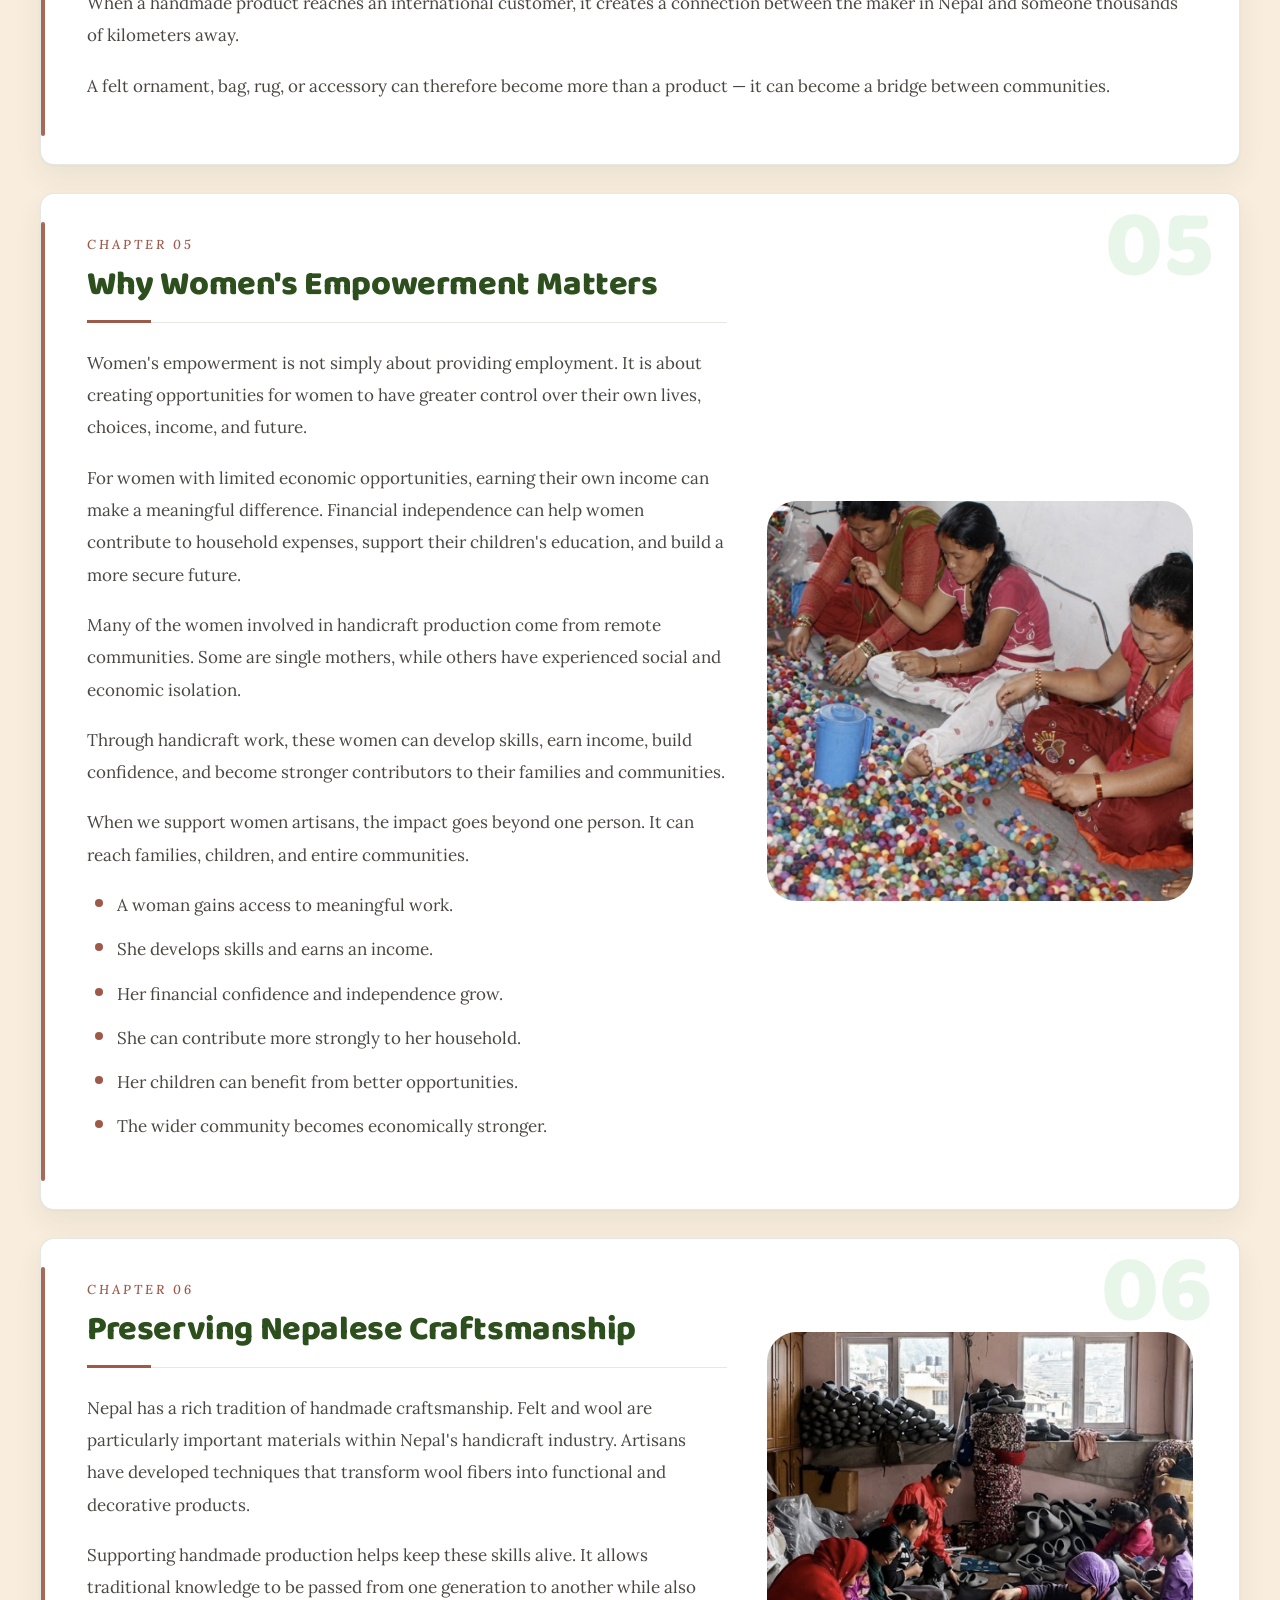
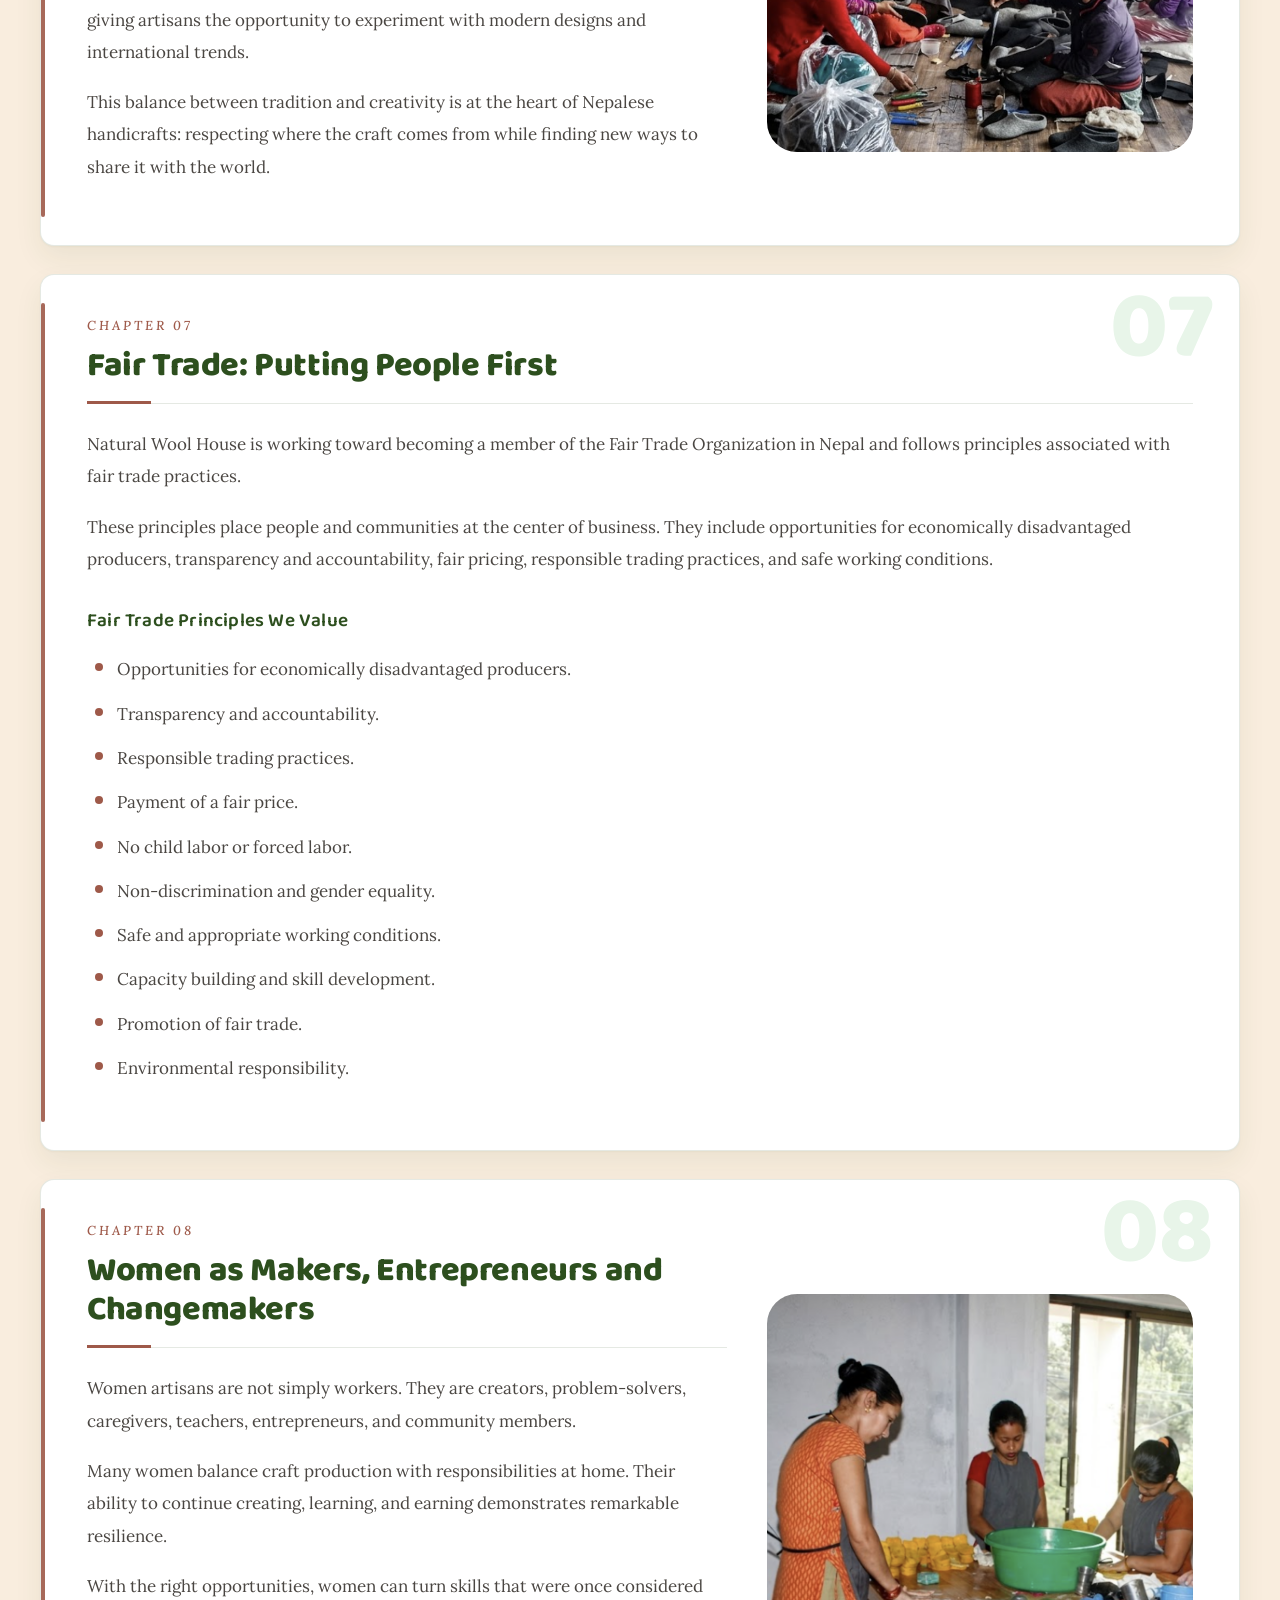
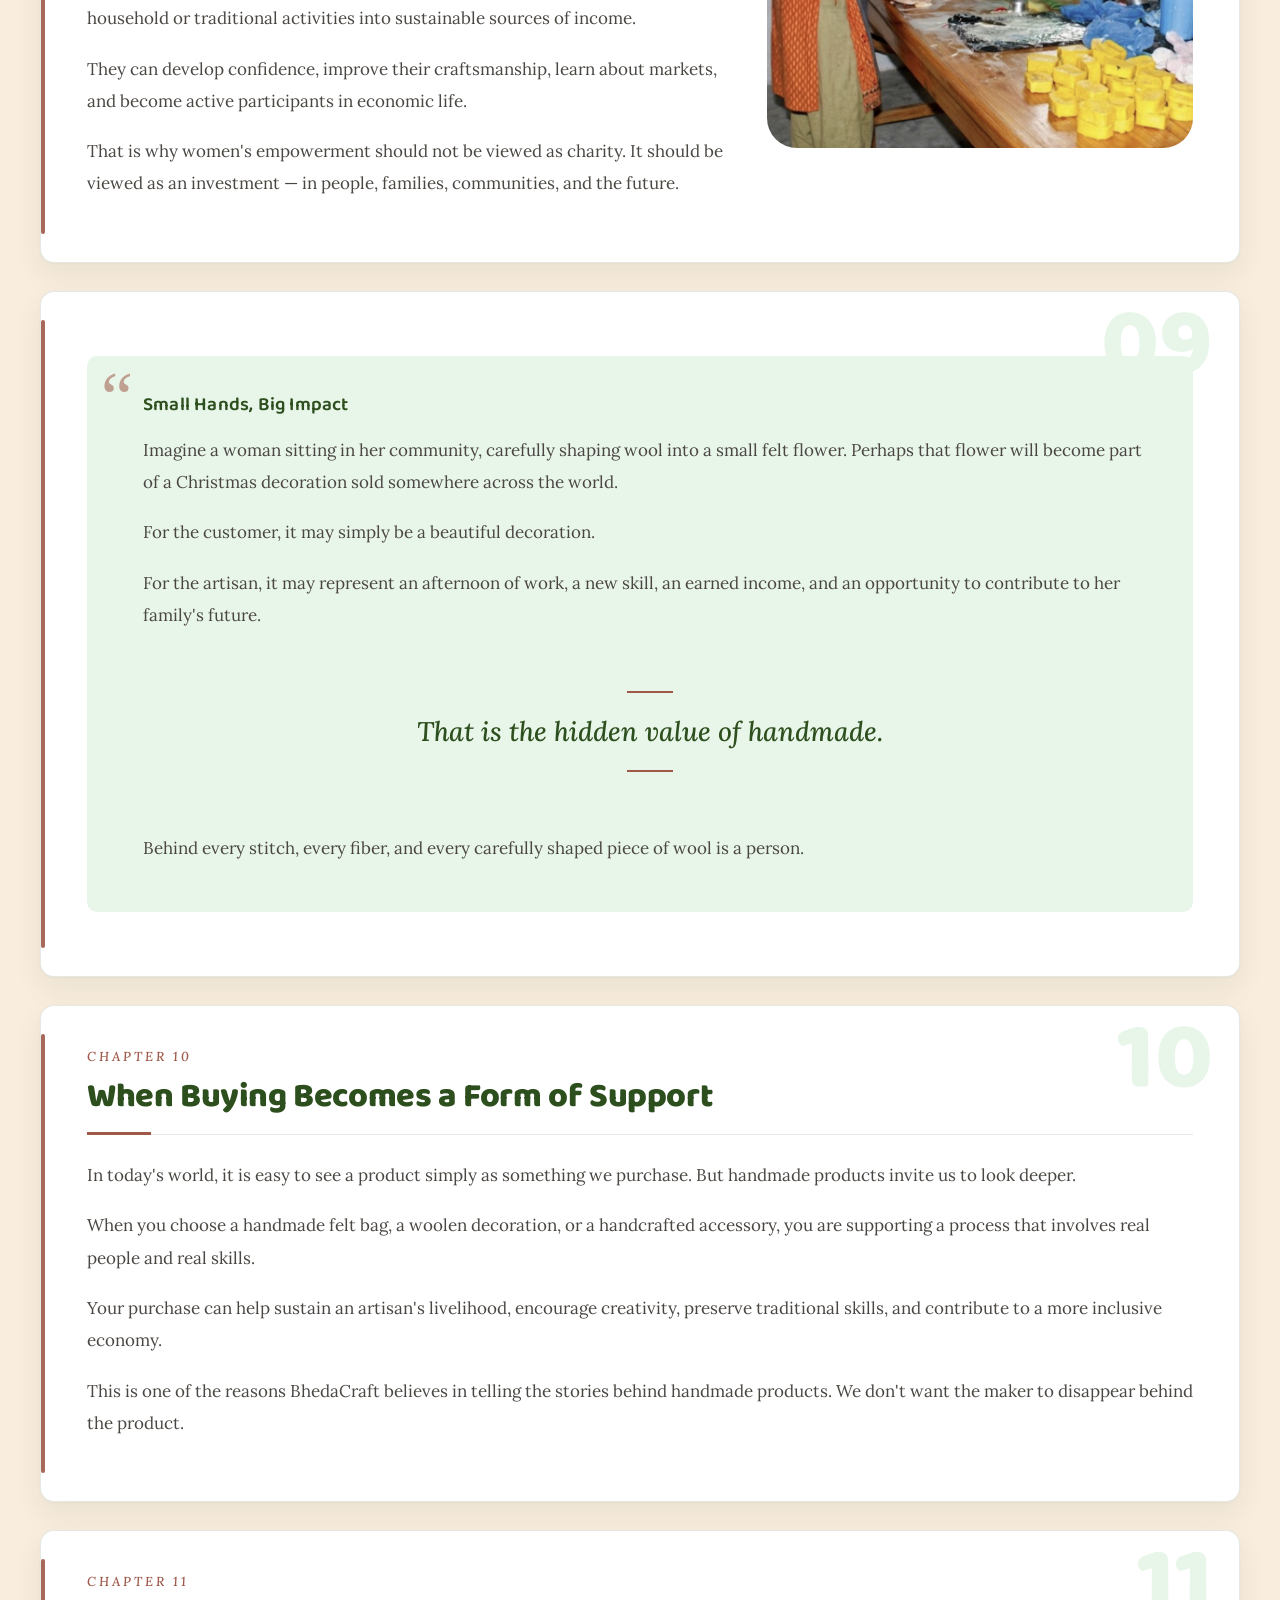
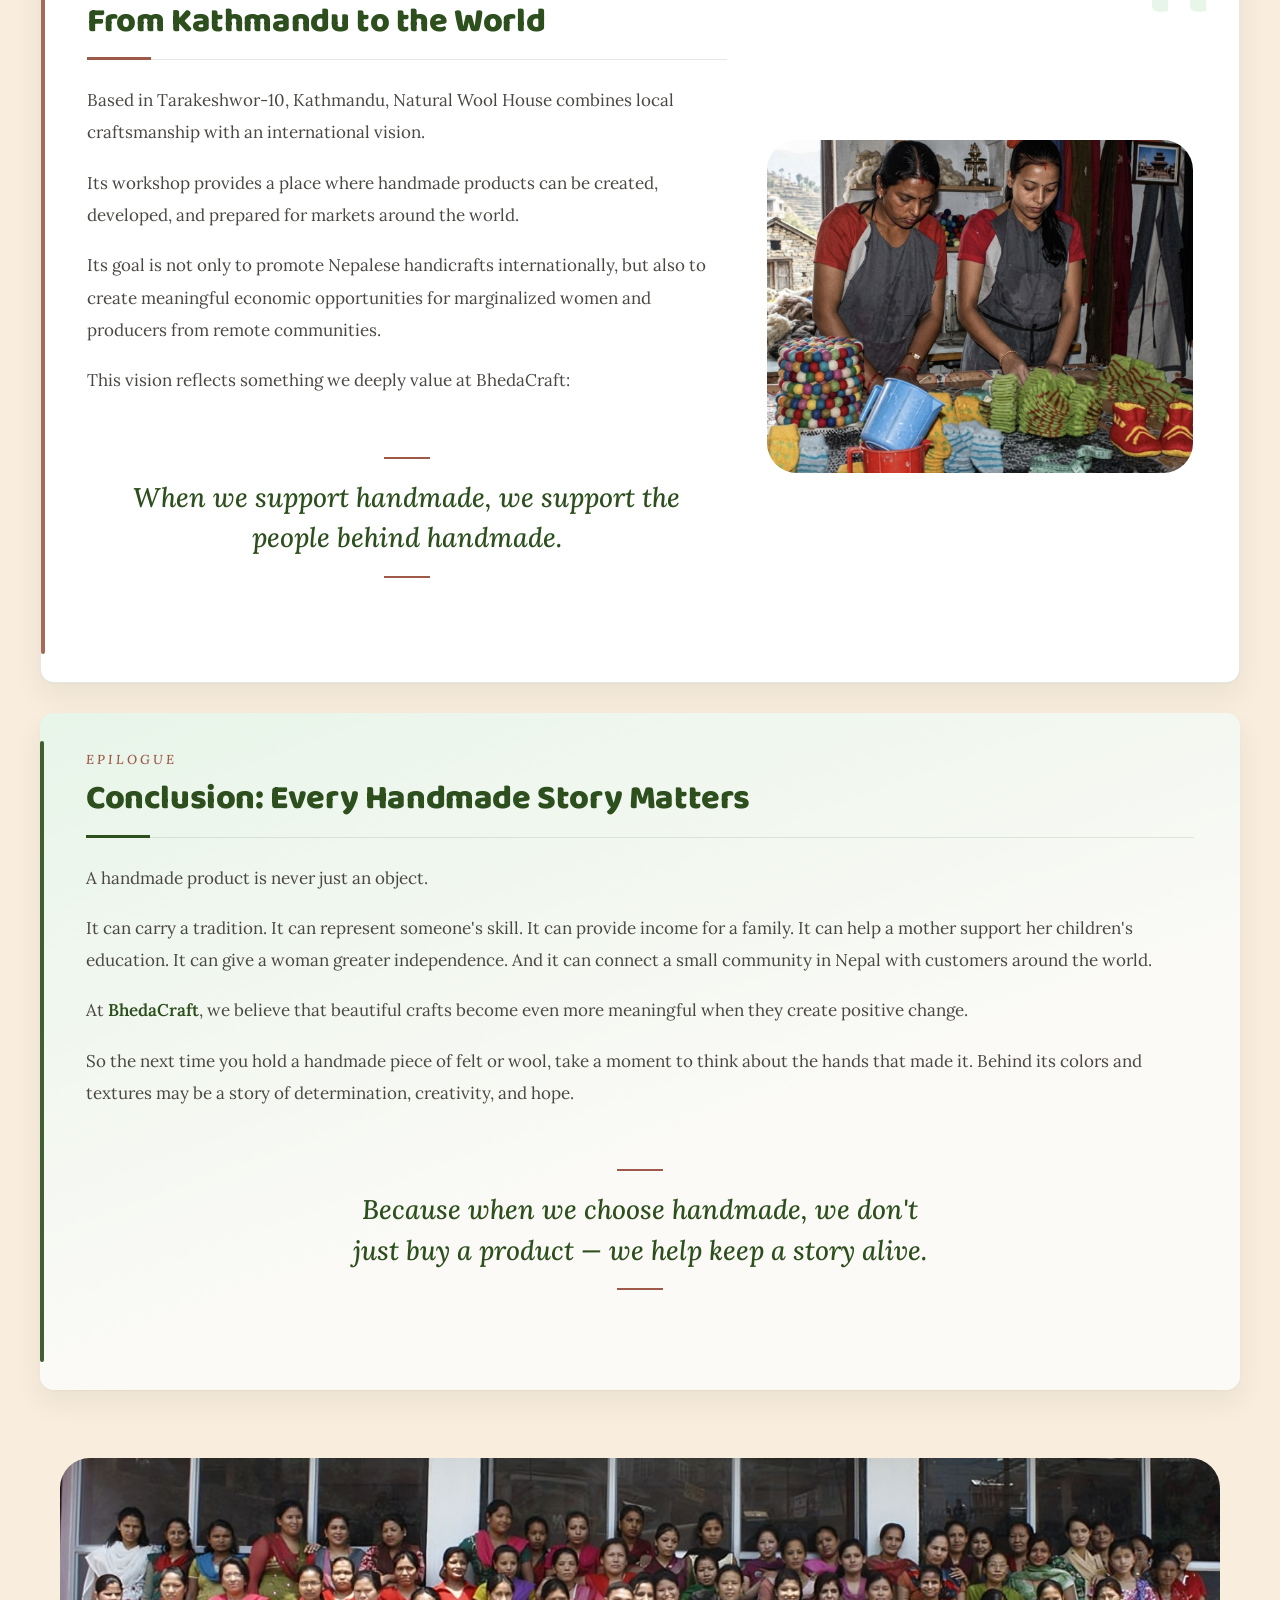
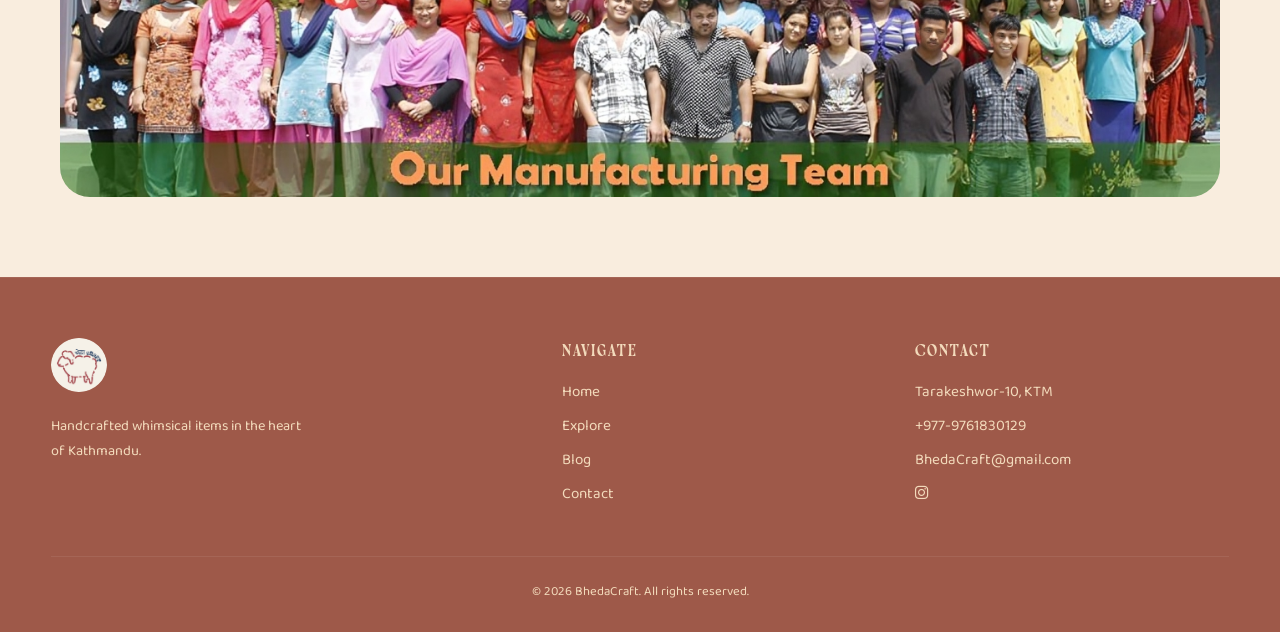
==== commit 24104082: "Final Blog" ====
--- a/blog.html
+++ b/blog.html
@@ -46,7 +46,6 @@
 
         section {
             padding: 40px 20px;
-            background-color: var(--cream);
         }
 
         .blog-container {
@@ -55,9 +54,7 @@
             counter-reset: chapter;
         }
 
-        /* =========================================
-           MASTHEAD
-        ========================================= */
+        /* MASTHEAD*/
 
         .journal-masthead {
             display: flex;
@@ -90,9 +87,7 @@
             color: var(--terracotta);
         }
 
-        /* =========================================
-           BLOG SECTION CARD
-        ========================================= */
+        /* BLOG SECTION CARD*/
 
         .blog-section {
             position: relative;
@@ -348,9 +343,7 @@
         }
 
 
-        /* =========================================
-           TWO COLUMN BLOG SECTIONS
-        ========================================= */
+        /* TWO COLUMN BLOG SECTIONS */
 
         .blog-two-column {
             display: grid;
@@ -364,9 +357,7 @@
         }
 
 
-        /* =========================================
-           IMAGE PLACEHOLDER
-        ========================================= */
+        /* IMAGE PLACEHOLDER*/
 
         .blog-content strong {
             color: var(--terracotta);
@@ -375,10 +366,9 @@
 
         .blog-image-placeholder {
             width: 100%;
-            min-height: 330px;
-
-            background-color: var(--mint);
-            border: 2px dashed var(--tan);
+            min-height: 270px;
+
+            background-color: white;
             border-radius: 12px;
 
             display: flex;
@@ -388,33 +378,22 @@
             overflow: hidden;
         }
 
-        .blog-image-placeholder::before {
-            content: "Add Image Here";
-            color: var(--terracotta);
-            font-family: 'Baloo 2', sans-serif;
-            font-size: 15px;
-            font-weight: 600;
-            letter-spacing: 0.3px;
-        }
-
-
-        /* Images added later */
 
         .blog-image-placeholder img {
             width: 100%;
             height: 100%;
-            min-height: 330px;
+            min-height: 300px;
             object-fit: cover;
             border-radius: 10px;
             display: block;
+            object-fit: contain;
+            border-radius: 30px;
         }
 
 
         
 
-        /* =========================================
-           READING PROGRESS BAR
-        ========================================= */
+        /*  READING PROGRESS BAR */
 
         .reading-progress-track {
             position: fixed;
@@ -541,9 +520,7 @@
         <div class="reading-progress-bar" id="readingProgressBar"></div>
     </div>
 
-    <!-- =========================================
-         NAVIGATION
-    ========================================= -->
+    <!-- NAVIGATION -->
 
     <nav class="navbar">
 
@@ -595,9 +572,7 @@
 
 </section>
 
-    <!-- =========================================
-         BLOG CONTENT
-    ========================================= -->
+    <!-- BLOG CONTENT -->
 
     <section>
 
@@ -610,9 +585,7 @@
         <div class="blog-container">
 
 
-            <!-- =========================================
-                 INTRODUCTION
-            ========================================= -->
+            <!-- INTRODUCTION -->
 
             <div class="blog-section">
 
@@ -661,9 +634,7 @@
             </div>
 
 
-            <!-- =========================================
-                 CRAFTING MORE THAN PRODUCTS
-            ========================================= -->
+            <!-- CRAFTING MORE THAN PRODUCTS -->
 
             <div class="blog-section">
 
@@ -706,16 +677,11 @@
             </div>
 
 
-            <!-- =========================================
-                 BEAUTIFUL PRODUCTS - IMAGE RIGHT
-            ========================================= -->
+            <!-- BEAUTIFUL PRODUCTS  -->
 
             <div class="blog-section">
 
                 <div class="blog-two-column">
-
-
-                    <!-- LEFT: CONTENT -->
 
                     <div class="blog-text">
 
@@ -756,18 +722,12 @@
                     </div>
 
 
-                    <!-- RIGHT: IMAGE PLACEHOLDER -->
-
                     <div class="blog-image-placeholder">
 
-                        <!--
-                            ADD YOUR IMAGE HERE
-
-                            Example:
-
-                            <img src="Assets/felt-products.jpg"
+
+                            <img src="Assets/Handmade.png"
                                  alt="Handmade felt products">
-                        -->
+                       
 
                     </div>
 
@@ -776,18 +736,9 @@
             </div>
 
 
-            <!-- =========================================
-                 FROM REMOTE COMMUNITIES - IMAGE RIGHT
-            ========================================= -->
+            <!-- FROM REMOTE COMMUNITIES -->
 
             <div class="blog-section">
-
-                <div class="blog-two-column">
-
-
-                    <!-- LEFT: CONTENT -->
-
-                    <div class="blog-text">
 
                         <h2>
                             From Remote Communities to Global Markets
@@ -828,42 +779,16 @@
                                 therefore become more than a product — it can
                                 become a bridge between communities.
                             </p>
-
                         </div>
 
-                    </div>
-
-
-                    <!-- RIGHT: IMAGE PLACEHOLDER -->
-
-                    <div class="blog-image-placeholder">
-
-                        <!--
-                            ADD YOUR IMAGE HERE
-
-                            Example:
-
-                            <img src="Assets/nepalese-artisan.jpg"
-                                 alt="Nepalese woman creating handmade felt">
-                        -->
-
-                    </div>
-
-                </div>
-
-            </div>
-
-
-            <!-- =========================================
-                 WOMEN EMPOWERMENT - IMAGE RIGHT
-            ========================================= -->
+            </div>
+
+
+            <!-- WOMEN EMPOWERMENT-->
 
             <div class="blog-section">
 
                 <div class="blog-two-column">
-
-
-                    <!-- LEFT: CONTENT -->
 
                     <div class="blog-text">
 
@@ -937,19 +862,11 @@
 
                     </div>
 
-
-                    <!-- RIGHT: IMAGE PLACEHOLDER -->
-
                     <div class="blog-image-placeholder">
 
-                        <!--
-                            ADD YOUR IMAGE HERE
-
-                            Example:
-
-                            <img src="Assets/women-artisans.jpg"
+                            <img src="Assets/empower.png"
                                  alt="Women artisans making handmade felt products">
-                        -->
+                      
 
                     </div>
 
@@ -958,9 +875,7 @@
             </div>
 
 
-            <!-- =========================================
-                 PRESERVING NEPALESE CRAFTSMANSHIP
-            ========================================= -->
+            <!-- PRESERVING NEPALESE CRAFTSMANSHIP-->
 
             <div class="blog-section">
 
@@ -1004,19 +919,11 @@
                     </div>
 
 
-                    <!-- RIGHT: IMAGE PLACEHOLDER -->
-
                     <div class="blog-image-placeholder">
 
-                        <!--
-                            ADD YOUR IMAGE HERE
-
-                            Example:
-
-                            <img src="Assets/felt-craftsmanship.jpg"
+                            <img  src="Assets/Preserving.png"
                                  alt="Traditional Nepalese felt craftsmanship technique">
-                        -->
-
+                      
                     </div>
 
                 </div>
@@ -1024,9 +931,7 @@
             </div>
 
 
-            <!-- =========================================
-                 FAIR TRADE
-            ========================================= -->
+            <!-- FAIR TRADE-->
 
             <div class="blog-section">
 
@@ -1101,9 +1006,7 @@
             </div>
 
 
-            <!-- =========================================
-                 WOMEN AS CHANGEMAKERS
-            ========================================= -->
+            <!-- WOMEN AS CHANGEMAKERS-->
 
             <div class="blog-section">
 
@@ -1159,14 +1062,9 @@
 
                     <div class="blog-image-placeholder">
 
-                        <!--
-                            ADD YOUR IMAGE HERE
-
-                            Example:
-
-                            <img src="Assets/women-entrepreneurs.jpg"
+                            <img src="Assets/changemakers.png"
                                  alt="Nepalese woman artisan running her own craft business">
-                        -->
+                    
 
                     </div>
 
@@ -1175,9 +1073,7 @@
             </div>
 
 
-            <!-- =========================================
-                 SMALL HANDS BIG IMPACT
-            ========================================= -->
+            <!-- SMALL HANDS BIG IMPACT-->
 
             <div class="blog-section">
 
@@ -1223,9 +1119,7 @@
             </div>
 
 
-            <!-- =========================================
-                 WHEN BUYING BECOMES SUPPORT
-            ========================================= -->
+            <!--  WHEN BUYING BECOMES SUPPORT-->
 
             <div class="blog-section">
 
@@ -1264,9 +1158,7 @@
             </div>
 
 
-            <!-- =========================================
-                 FROM KATHMANDU TO THE WORLD
-            ========================================= -->
+            <!-- FROM KATHMANDU TO THE WORLD-->
 
             <div class="blog-section">
 
@@ -1315,18 +1207,12 @@
                     </div>
 
 
-                    <!-- RIGHT: IMAGE PLACEHOLDER -->
-
                     <div class="blog-image-placeholder">
 
-                        <!--
-                            ADD YOUR IMAGE HERE
-
-                            Example:
-
-                            <img src="Assets/kathmandu-workshop.jpg"
+                       
+                            <img src="Assets/ktm.png"
                                  alt="Natural Wool House workshop in Kathmandu">
-                        -->
+                        
 
                     </div>
 
@@ -1335,9 +1221,7 @@
             </div>
 
 
-            <!-- =========================================
-                 CONCLUSION
-            ========================================= -->
+            <!-- CONCLUSION-->
 
             <div id="conclusion" class="blog-section conclusion-box">
 
@@ -1383,13 +1267,15 @@
 
 
         </div>
-
+       <div style="padding: 40px; box-sizing: border-box; max-width: 100%; overflow: hidden;">
+    <img src="Assets/Team.jpg"
+         alt="The BhedaCraft and Natural Wool House team"
+         style="width: 100%; max-width: 100%; height: auto; object-fit: contain; display: block; border-radius: 30px;">
+</div>
     </section>
 
 
-    <!-- =========================================
-         FOOTER
-    ========================================= -->
+    <!-- FOOTER-->
 
     <footer class="footer">
 
--- a/style.css
+++ b/style.css
@@ -1,7 +1,7 @@
 body{
     margin: 0; 
     padding: 0;
-    background-color: #F3DBBC;
+    background-color: #F9EDDE;
     box-sizing: border-box;
 }
 #logo{
@@ -249,7 +249,7 @@
     width:100%;
     overflow:hidden;
     padding:35px 0;
-    background:#F3DBBC;
+    background:#F9EDDE;
 }
 
 .slide-track{
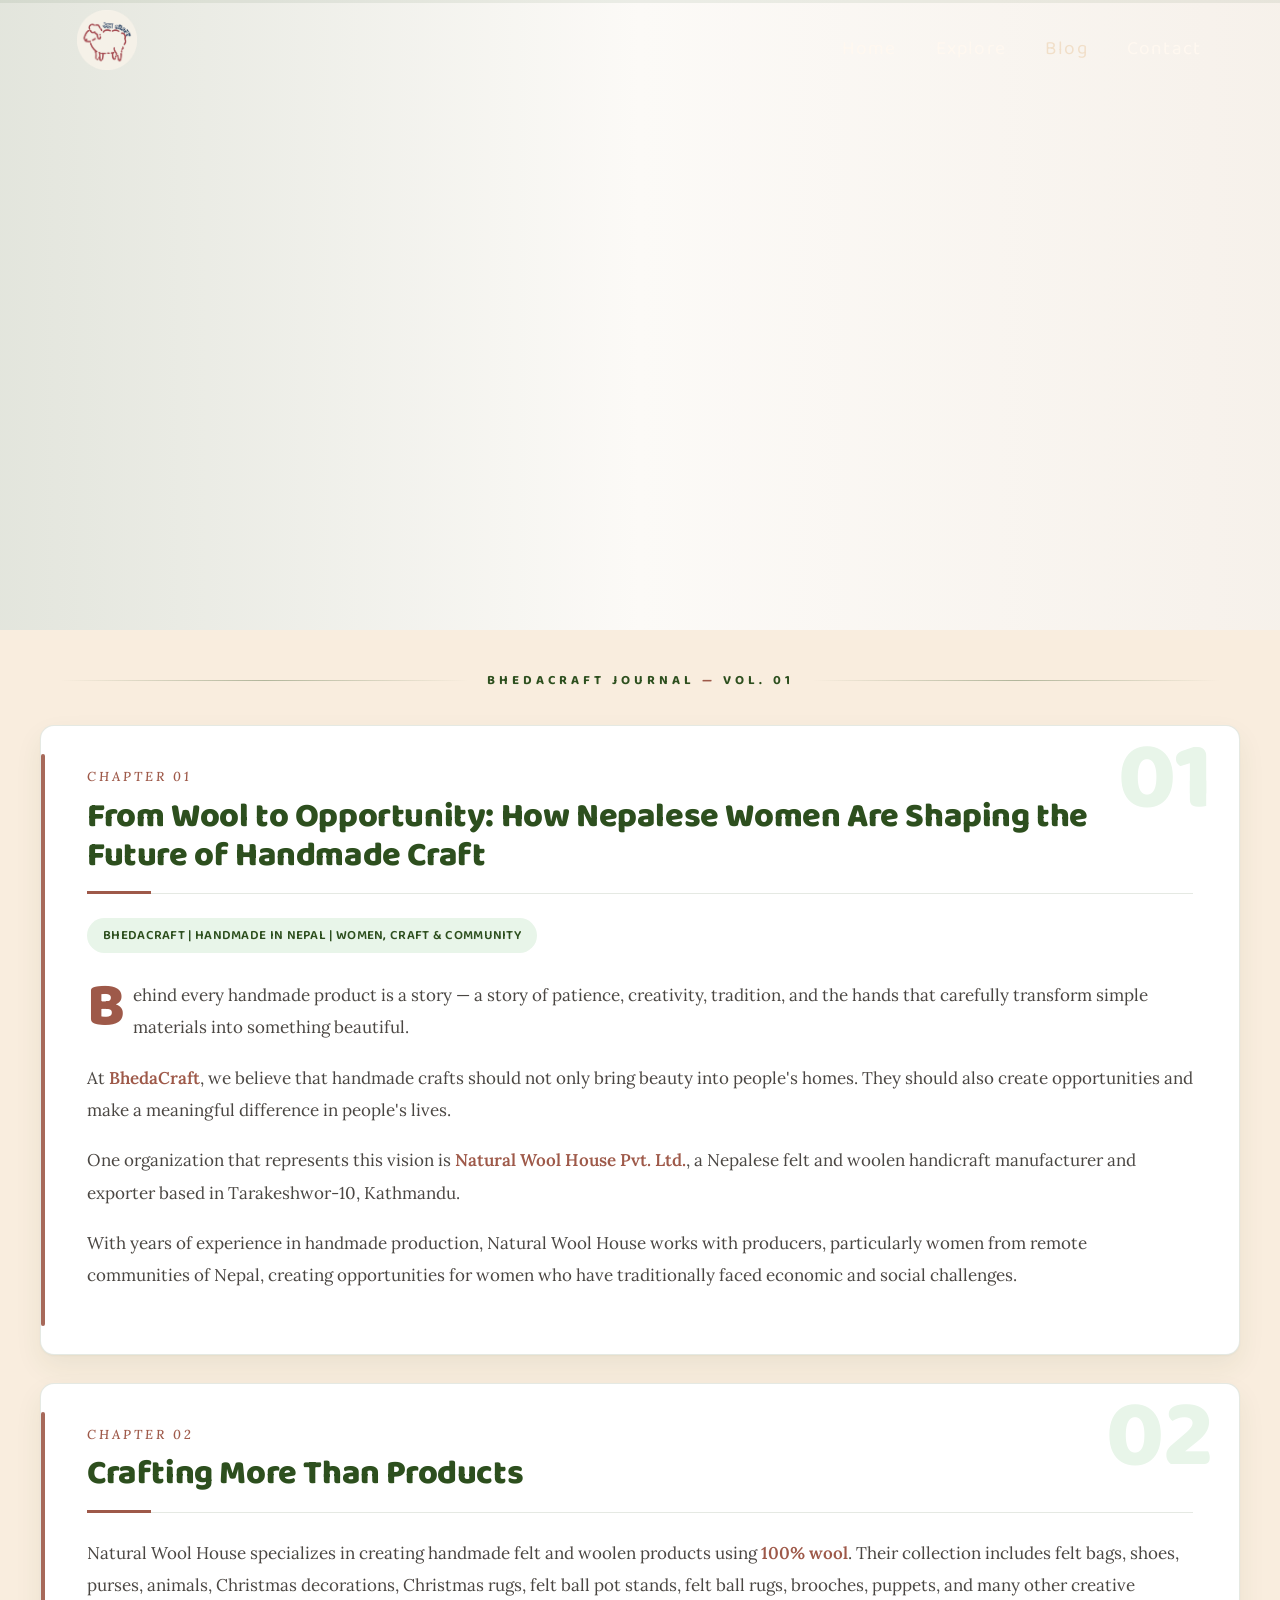
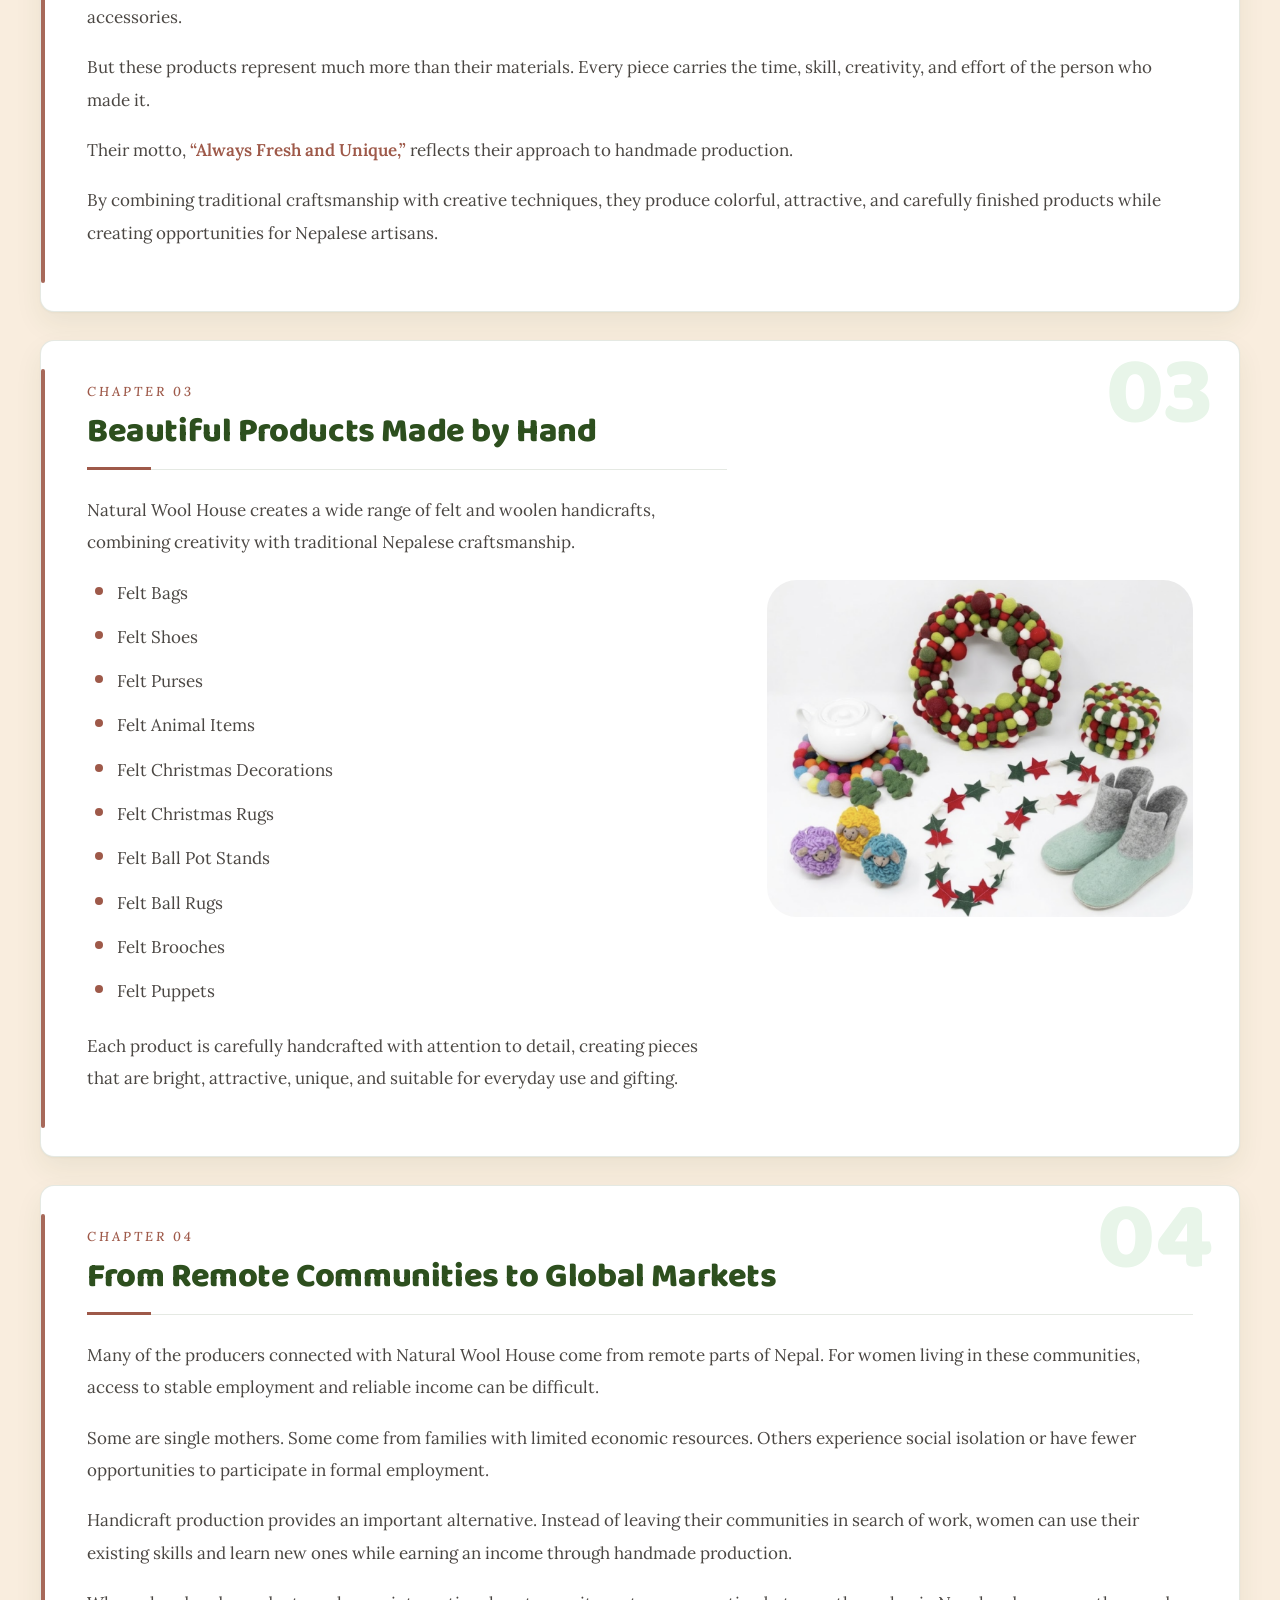
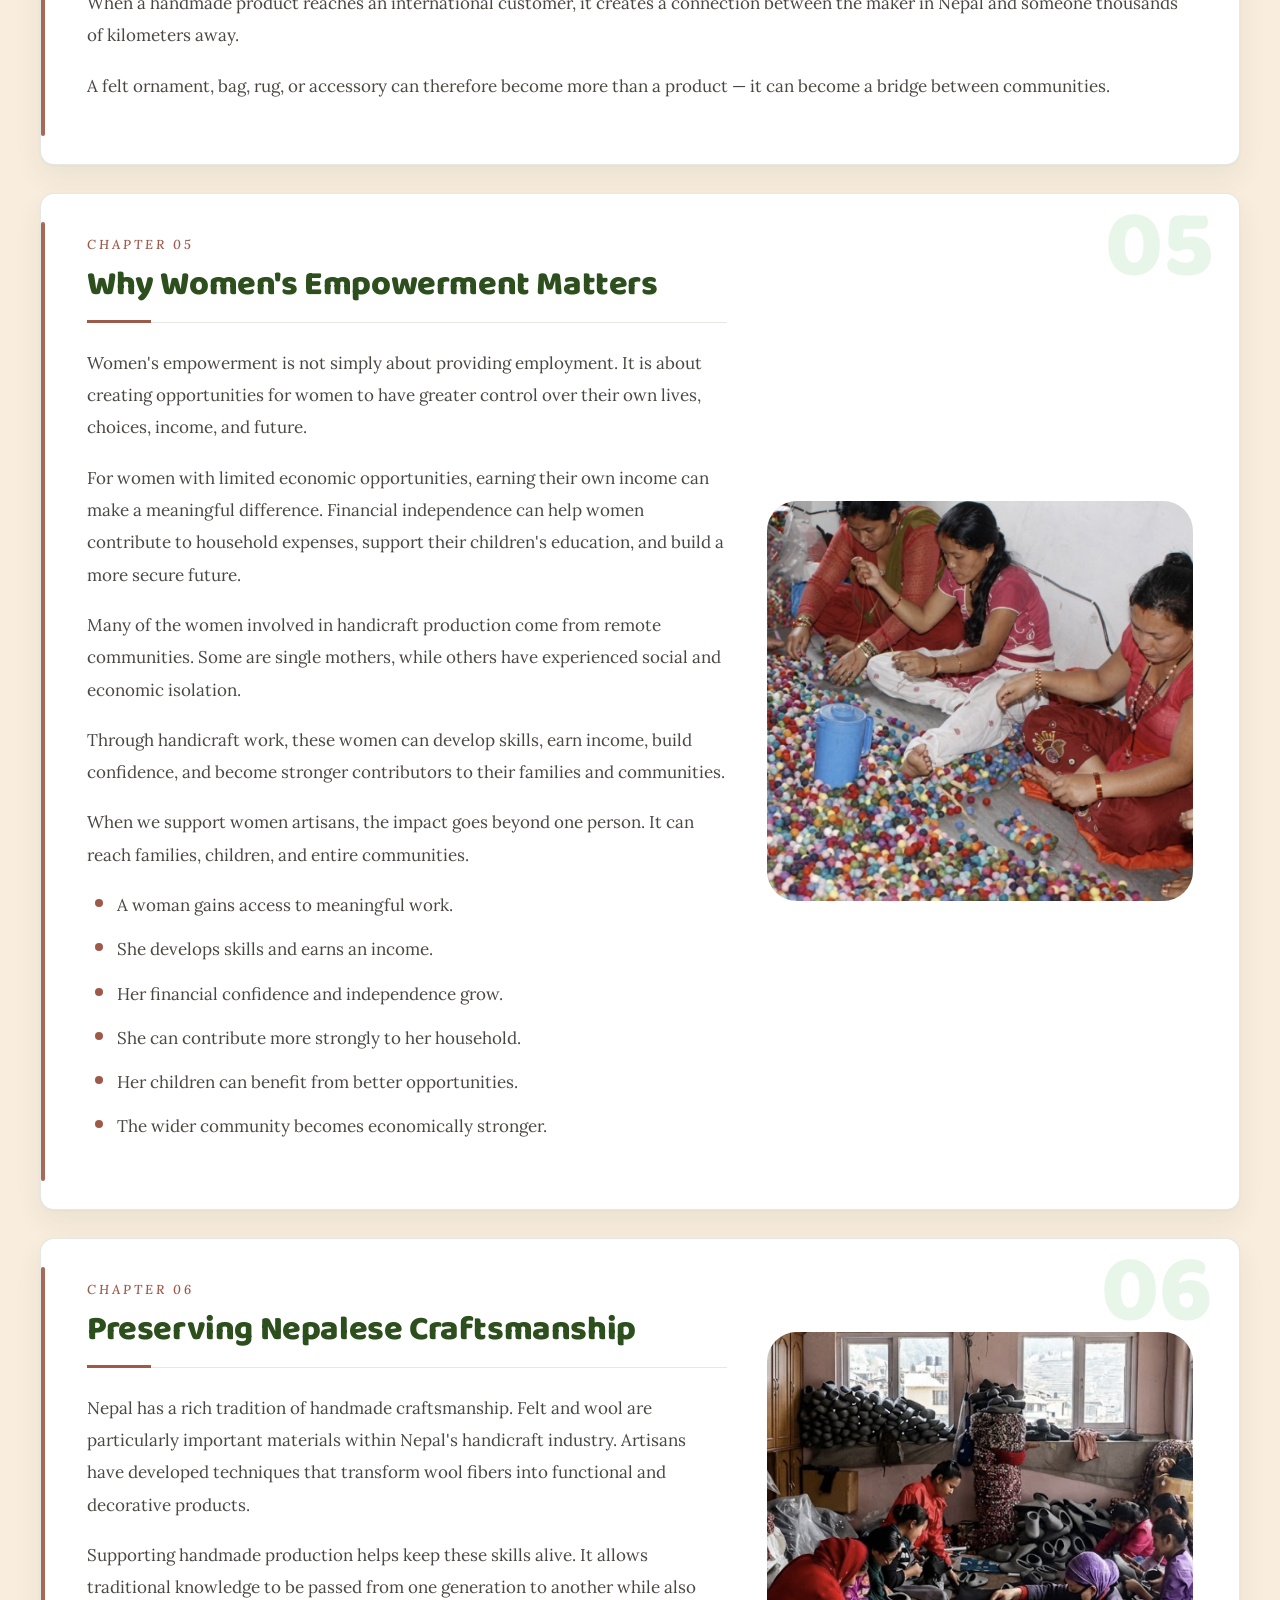
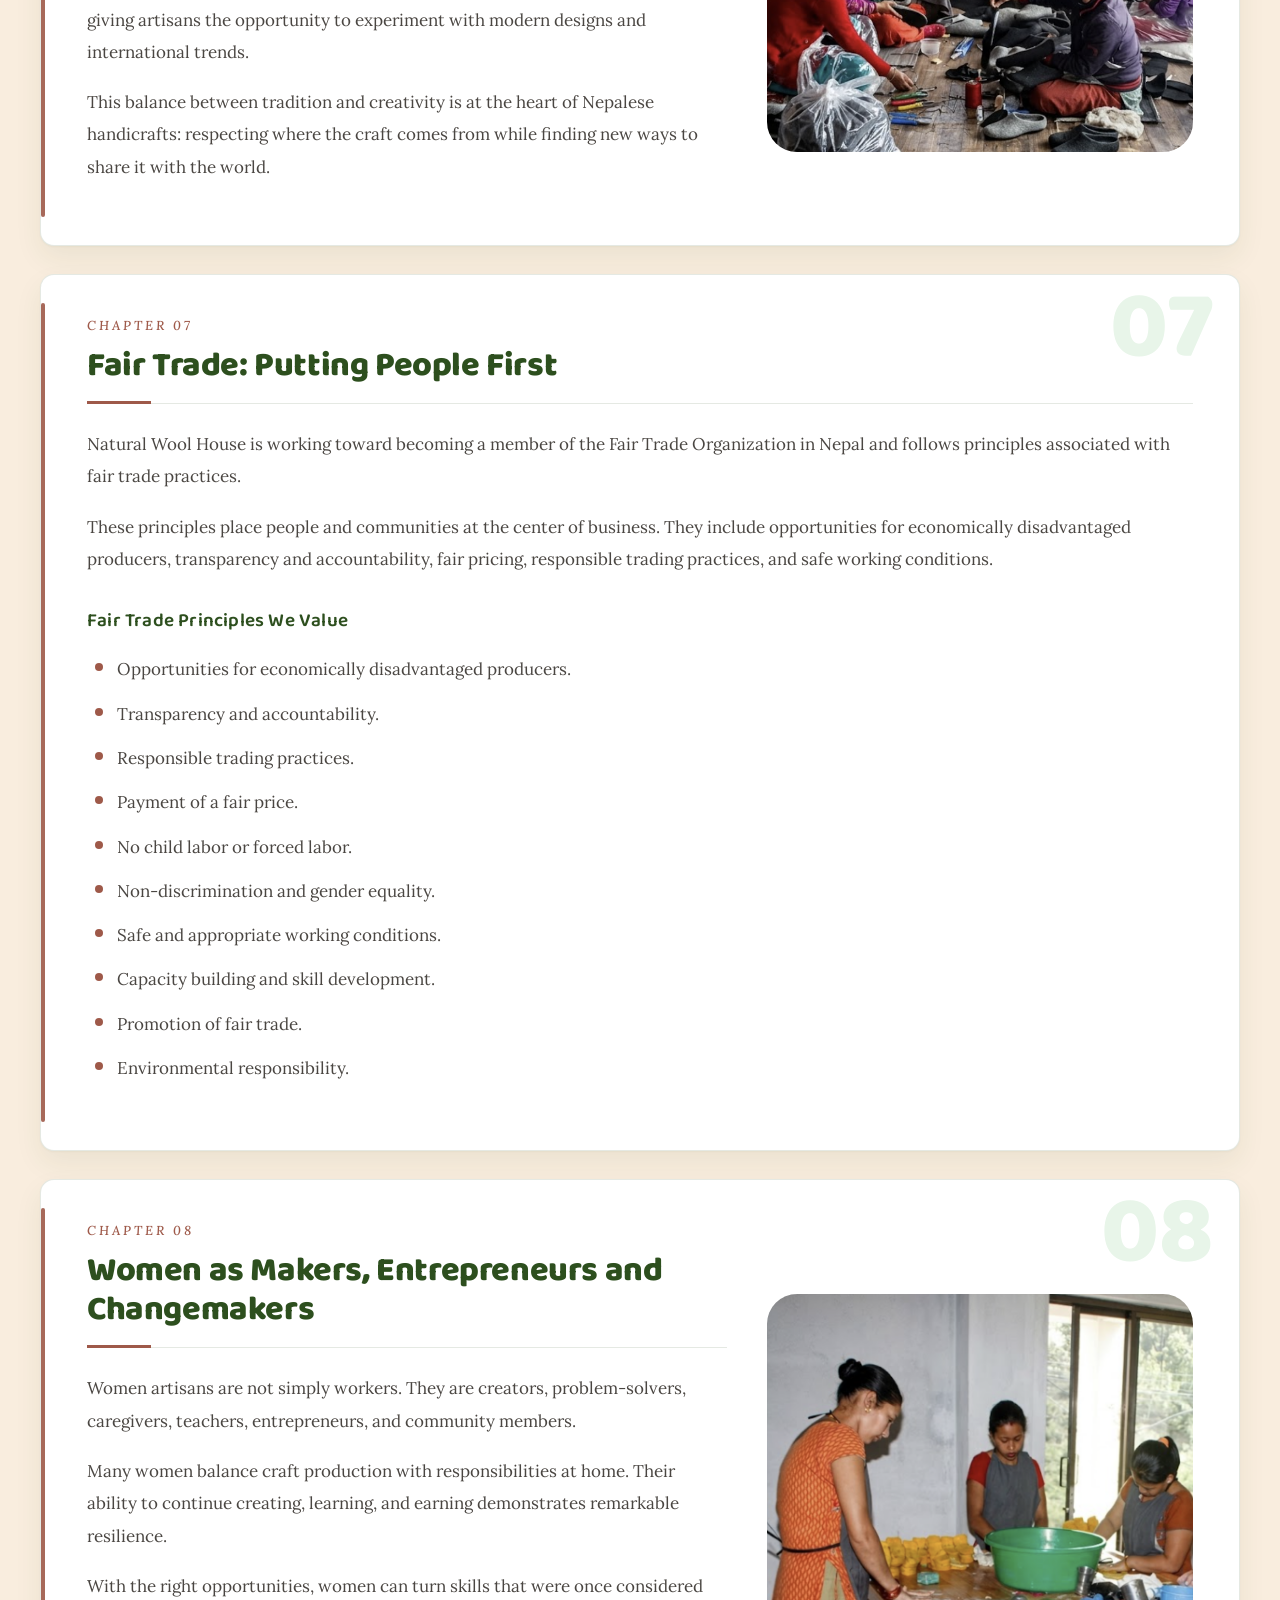
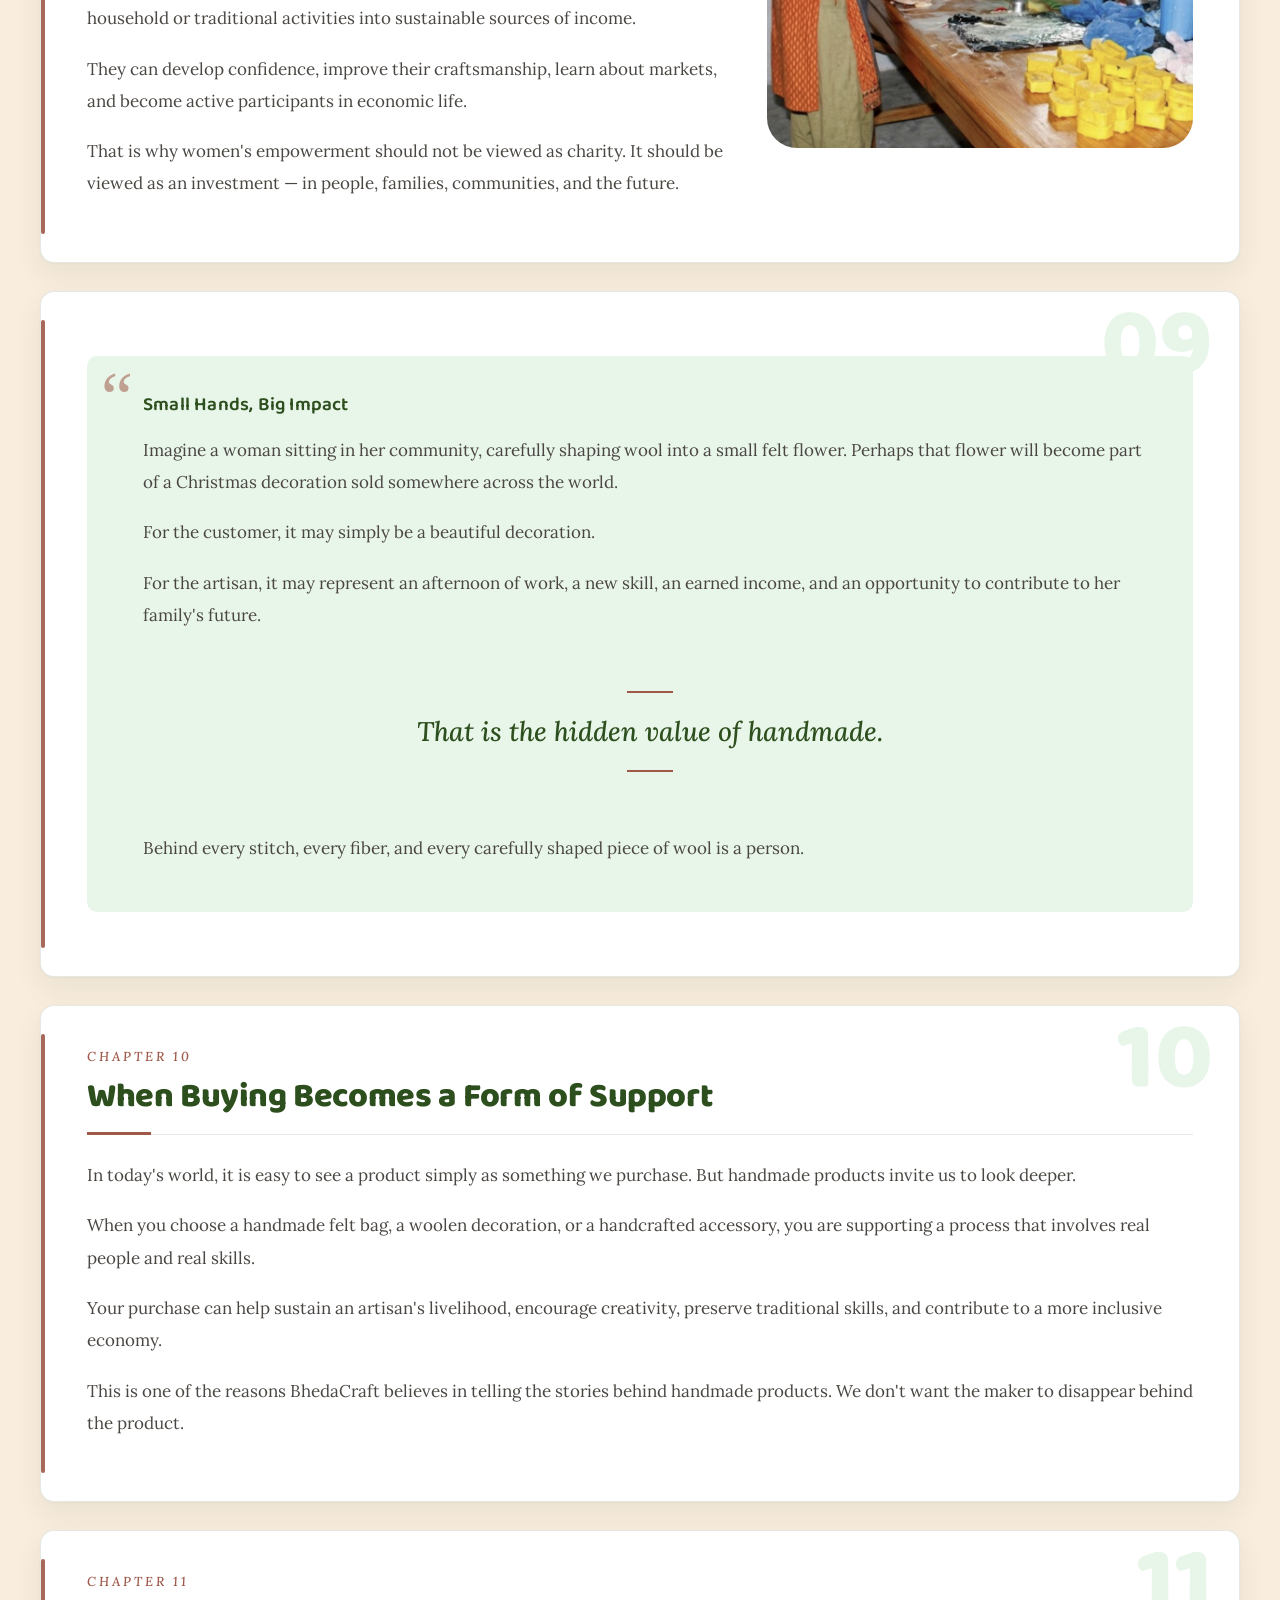
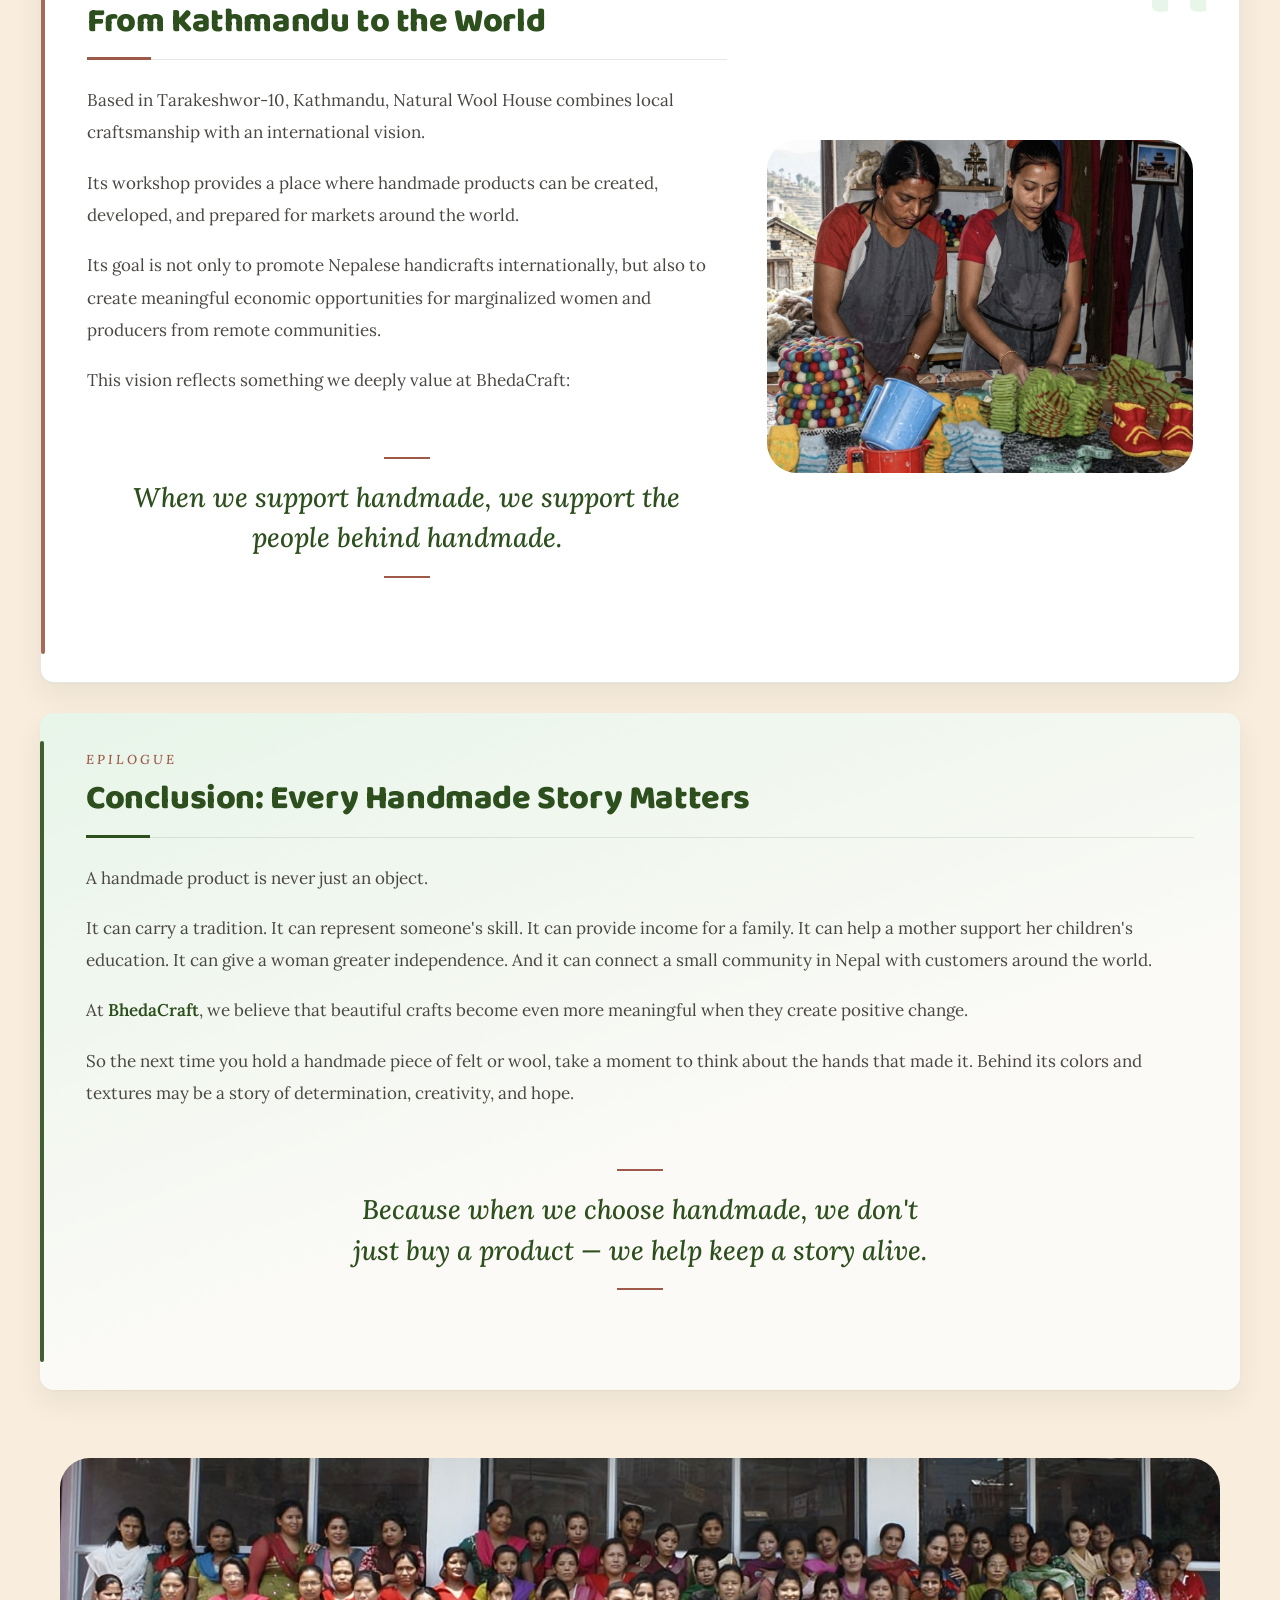
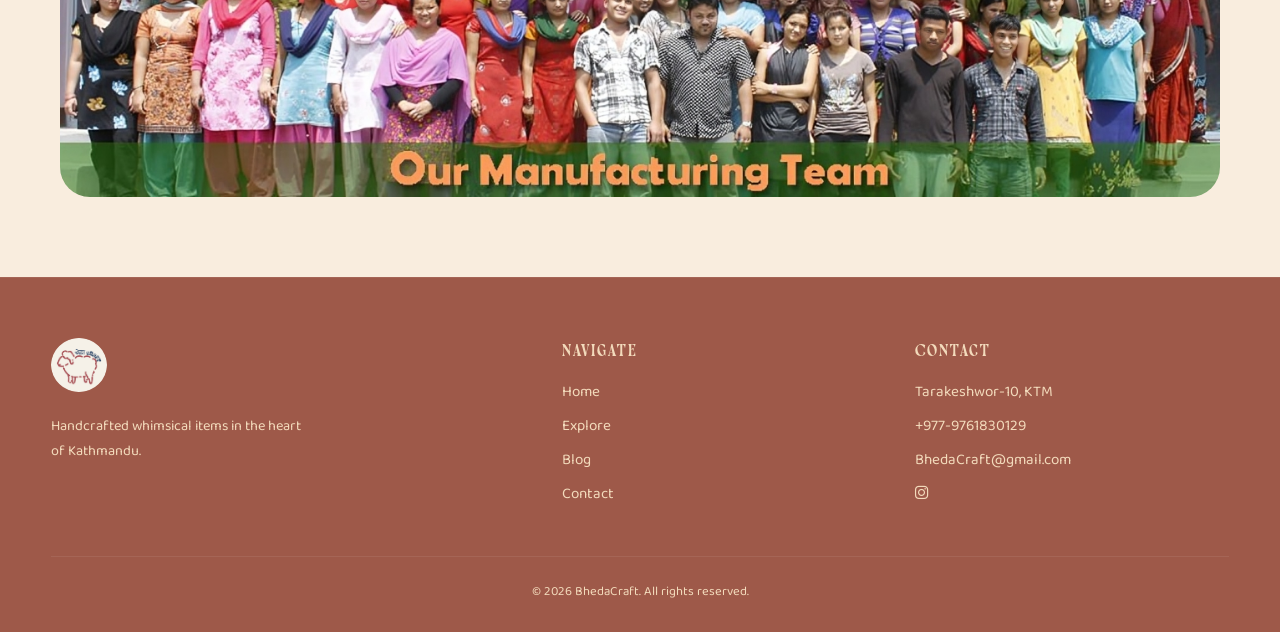
==== commit 0a2e3b6e: "Finished" ====
--- a/blog.html
+++ b/blog.html
@@ -35,7 +35,7 @@
         }
 
         :root {
-            --ink: #2D4F1E;
+            --blog-ink: #2D4F1E;
             --cream: #FCFAF7;
             --mint: #E8F5E9;
             --terracotta: #9E5949;
@@ -43,7 +43,7 @@
             --body-text: #4A4642;
             --hairline: rgba(45, 79, 30, 0.12);
         }
-
+        
         section {
             padding: 40px 20px;
         }
@@ -69,7 +69,7 @@
         .journal-masthead .masthead-line {
             flex: 1;
             height: 1px;
-            background: linear-gradient(90deg, transparent, var(--ink) 50%, transparent);
+            background: linear-gradient(90deg, transparent, var(--blog-ink) 50%, transparent);
             opacity: 0.35;
         }
 
@@ -79,7 +79,7 @@
             font-size: 13px;
             letter-spacing: 4px;
             text-transform: uppercase;
-            color: var(--ink);
+            color: var(--blog-ink);
             white-space: nowrap;
         }
 
@@ -140,7 +140,7 @@
         }
 
         .blog-section h2 {
-            color: var(--ink);
+            color: var(--blog-ink);
             font-family: 'Baloo 2', sans-serif;
             font-weight: 800;
             font-size: 34px;
@@ -182,7 +182,7 @@
         }
 
         .blog-section h3 {
-            color: var(--ink);
+            color: var(--blog-ink);
             font-family: 'Baloo 2', sans-serif;
             font-weight: 600;
             font-size: 19px;
@@ -220,7 +220,7 @@
             font-weight: 500;
             font-size: 27px;
             line-height: 1.5;
-            color: var(--ink);
+            color: var(--blog-ink);
             text-align: center;
             max-width: 620px;
             margin: 34px auto;
@@ -277,7 +277,7 @@
 
         .blog-meta {
             display: inline-block;
-            color: var(--ink);
+            color: var(--blog-ink);
             background: var(--mint);
             font-family: 'Baloo 2', sans-serif;
             font-size: 13px;
@@ -316,7 +316,7 @@
         }
 
         .sub-section .blog-content strong {
-            color: var(--ink);
+            color: var(--blog-ink);
         }
 
         .conclusion-box {
@@ -327,11 +327,11 @@
         }
 
         .conclusion-box::before {
-            background: var(--ink);
+            background: var(--blog-ink);
         }
 
         .conclusion-box h2::after {
-            background: var(--ink);
+            background: var(--blog-ink);
         }
 
         .conclusion-box::after {
@@ -339,7 +339,7 @@
         }
 
         .conclusion-box .blog-content strong {
-            color: var(--ink);
+            color: var(--blog-ink);
         }
 
 
@@ -408,7 +408,7 @@
         .reading-progress-bar {
             height: 100%;
             width: 0%;
-            background: linear-gradient(90deg, var(--ink), var(--terracotta));
+            background: linear-gradient(90deg, var(--blog-ink), var(--terracotta));
         }
 
         @media (max-width: 768px) {
@@ -522,7 +522,7 @@
 
     <!-- NAVIGATION -->
 
-    <nav class="navbar">
+    <nav  class="navbar">
 
         <a href="index.html">
             <img src="Assets/BhedaCraftLogo.png"
@@ -530,7 +530,7 @@
                  class="Navphoto">
         </a>
 
-        <ul class="nav-links">
+        <ul  class="nav-links">
 
             <li>
                 <a href="index.html">
--- a/style.css
+++ b/style.css
@@ -35,22 +35,17 @@
         display: flex;
         align-items: center;
         gap: 35px;
-
         list-style: none;
     }
 
     .nav-links a {
         position: relative;
-
         text-decoration: none;
         color: var(--ink);
-
         font-family: 'Baloo 2', cursive;
         font-size: 1.2rem;
         letter-spacing: 1.2px;
-
         padding: 4px 2px;
-
         transition: 0.25s ease;
     }
 
